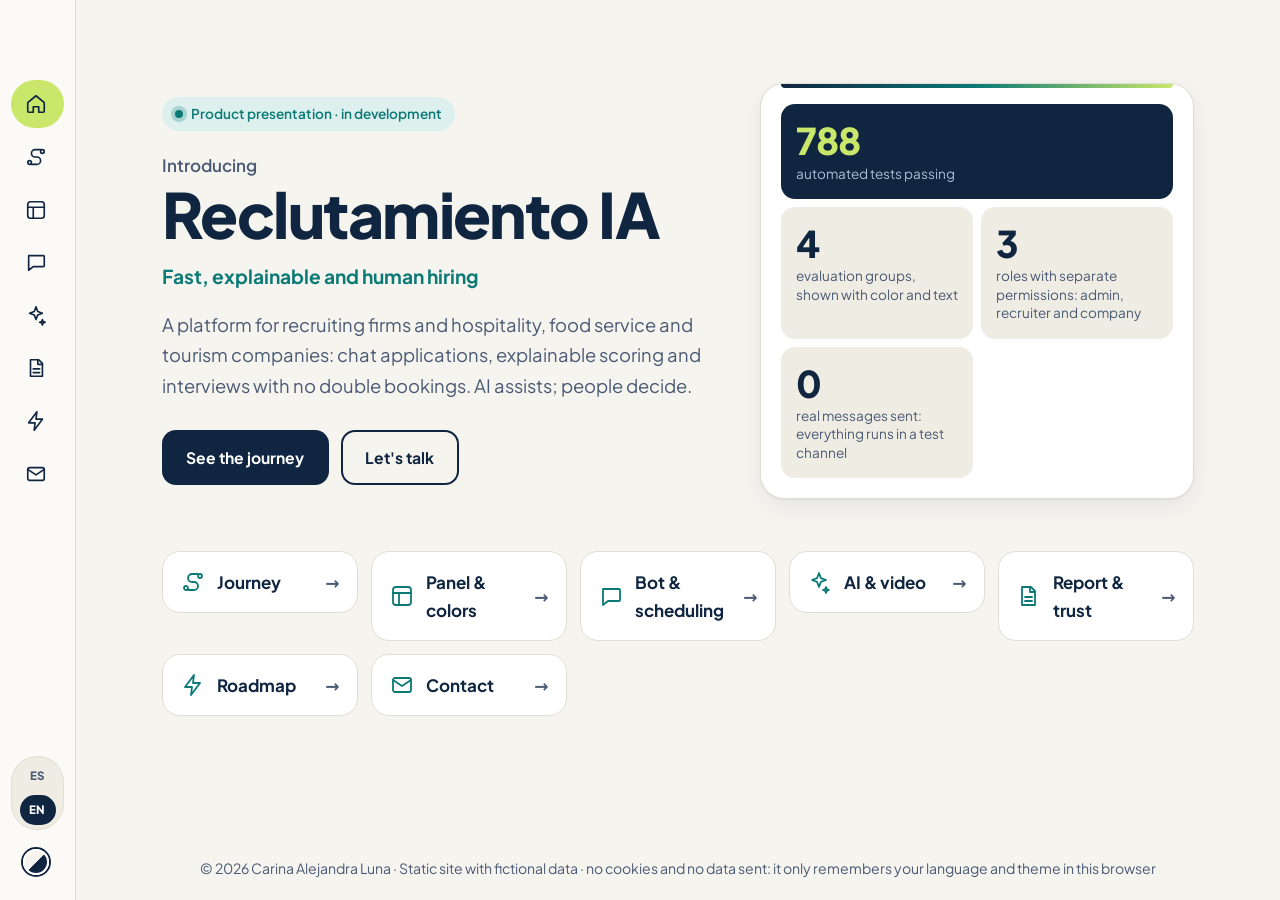
==== index.html @ 05c5b737 "Presentación del producto Reclutamiento IA: sitio estático en español e inglés" ====
<!doctype html>
<html lang="es" data-theme="light">
<head>
  <meta charset="utf-8">
  <meta name="viewport" content="width=device-width, initial-scale=1">
  <title>Reclutamiento IA — selección ágil, explicable y humana</title>
  <meta name="description" content="Reclutamiento IA: postulación por chat, evaluación explicable, informes para el cliente y agenda de entrevistas para gastronomía, hotelería y turismo.">
  <meta name="robots" content="noindex, nofollow">
  <meta name="referrer" content="no-referrer">
  <meta name="theme-color" content="#0F2540">
  <meta property="og:type" content="website">
  <meta property="og:title" content="Reclutamiento IA">
  <meta property="og:description" content="Selección ágil, explicable y humana.">
  <script>/* tema inicial antes de pintar: el guardado por la persona o, la primera vez, claro */
    try { var t = localStorage.getItem("ri-theme"); document.documentElement.setAttribute("data-theme", ["light", "dark", "rose", "cream"].indexOf(t) > -1 ? t : "light"); } catch (e) {}
  </script>
  <link rel="icon" href="data:image/svg+xml,%3Csvg xmlns='http://www.w3.org/2000/svg' viewBox='0 0 64 64'%3E%3Crect width='64' height='64' rx='14' fill='%230F2540'/%3E%3Ctext x='32' y='43' font-family='Georgia,serif' font-size='30' font-weight='700' text-anchor='middle' fill='%23C9E86B'%3ERI%3C/text%3E%3C/svg%3E">
  <link rel="preload" href="assets/fonts/pjs-latin.woff2" as="font" type="font/woff2" crossorigin>
  <link rel="stylesheet" href="styles.css">
  <link rel="stylesheet" href="producto.css">
</head>
<body>
  <a class="skip" href="#main" data-i18n="ui.skip">Ir al contenido</a>

  <div class="app" id="app">
    <!-- ═════════ BARRA LATERAL ═════════ -->
    <aside class="rail" id="rail" aria-label="Navegación">
      <div class="rail-top">
        <button type="button" class="rail-toggle" id="railToggle" aria-expanded="false" aria-controls="rail" aria-label="Menú" data-i18n-attr="aria-label:ui.menu">
          <svg viewBox="0 0 24 24" width="22" height="22" fill="none" stroke="currentColor" stroke-width="2" stroke-linecap="round" aria-hidden="true"><path d="M4 7h16M4 12h16M4 17h16"/></svg>
        </button>
        <a class="rail-brand" href="#home" aria-label="Reclutamiento IA"><span class="brand-mark" aria-hidden="true">RI</span><span class="rl-label">Reclutamiento IA</span></a>
      </div>

      <nav class="rail-nav" id="nav" aria-label="Principal">
        <a class="rail-link" href="#home" data-view="home">
          <svg viewBox="0 0 24 24" aria-hidden="true"><path d="M3 10.5 12 3l9 7.5V20a1 1 0 0 1-1 1h-5v-6H9v6H4a1 1 0 0 1-1-1z"/></svg>
          <span class="rl-label" data-i18n="nav.home">Inicio</span>
        </a>
        <a class="rail-link" href="#journey" data-view="journey">
          <svg viewBox="0 0 24 24" aria-hidden="true"><circle cx="5" cy="18" r="2"/><circle cx="19" cy="6" r="2"/><path d="M7 18h6a4 4 0 0 0 0-8h-2a4 4 0 0 1 0-8h6" transform="translate(0 2)"/></svg>
          <span class="rl-label" data-i18n="nav.journey">Recorrido</span>
        </a>
        <a class="rail-link" href="#panel" data-view="panel">
          <svg viewBox="0 0 24 24" aria-hidden="true"><rect x="3" y="3" width="18" height="18" rx="3"/><path d="M3 9h18M9 21V9"/></svg>
          <span class="rl-label" data-i18n="nav.panel">Panel y colores</span>
        </a>
        <a class="rail-link" href="#bot" data-view="bot">
          <svg viewBox="0 0 24 24" aria-hidden="true"><path d="M4 5h16a1 1 0 0 1 1 1v10a1 1 0 0 1-1 1H9l-5 4V6a1 1 0 0 1 1-1z"/></svg>
          <span class="rl-label" data-i18n="nav.bot">Bot y agenda</span>
        </a>
        <a class="rail-link" href="#ai" data-view="ai">
          <svg viewBox="0 0 24 24" aria-hidden="true"><path d="M12 3l1.9 5.1L19 10l-5.1 1.9L12 17l-1.9-5.1L5 10l5.1-1.9z"/><path d="M19 17l.8 2.2L22 20l-2.2.8L19 23l-.8-2.2L16 20l2.2-.8z"/></svg>
          <span class="rl-label" data-i18n="nav.ai">IA y video</span>
        </a>
        <a class="rail-link" href="#report" data-view="report">
          <svg viewBox="0 0 24 24" aria-hidden="true"><path d="M6 3h9l4 4v14H6z"/><path d="M14 3v5h5M9 13h7M9 17h7"/></svg>
          <span class="rl-label" data-i18n="nav.report">Informe y confianza</span>
        </a>
        <a class="rail-link" href="#roadmap" data-view="roadmap">
          <svg viewBox="0 0 24 24" aria-hidden="true"><path d="M13 2 4 14h7l-1 8 9-12h-7z"/></svg>
          <span class="rl-label" data-i18n="nav.roadmap">Hoja de ruta</span>
        </a>
        <a class="rail-link" href="#contact" data-view="contact">
          <svg viewBox="0 0 24 24" aria-hidden="true"><rect x="3" y="5" width="18" height="14" rx="2"/><path d="m3 7 9 6 9-6"/></svg>
          <span class="rl-label" data-i18n="nav.contact">Contacto</span>
        </a>
      </nav>

      <div class="rail-bottom">
        <div class="lang" role="group" aria-label="Idioma" id="langSwitch">
          <button type="button" data-lang="es" aria-pressed="true">ES</button>
          <button type="button" data-lang="en" aria-pressed="false">EN</button>
        </div>
        <button type="button" class="rail-link rail-theme" id="themeBtn" aria-label="Cambiar tema">
          <span class="sw sw-light" id="themeDot" aria-hidden="true"></span>
        </button>
      </div>
    </aside>
    <div class="scrim" id="scrim" hidden></div>

    <!-- ═════════ CONTENIDO ═════════ -->
    <div class="stage">
      <header class="topbar">
        <button type="button" class="rail-toggle" id="railOpen" aria-label="Menú" data-i18n-attr="aria-label:ui.menu">
          <svg viewBox="0 0 24 24" width="22" height="22" fill="none" stroke="currentColor" stroke-width="2" stroke-linecap="round" aria-hidden="true"><path d="M4 7h16M4 12h16M4 17h16"/></svg>
        </button>
        <span class="brand-mark" aria-hidden="true">RI</span>
        <strong class="topbar-title">Reclutamiento IA</strong>
      </header>

      <main id="main" tabindex="-1">

        <!-- INICIO -->
        <section class="view" id="view-home" data-view="home" aria-labelledby="heroName">
          <div class="hero-grid">
            <div class="hero-copy">
              <p class="badge"><span class="dot" aria-hidden="true"></span><span data-i18n="hero.badge"></span></p>
              <p class="kicker" data-i18n="hero.kicker"></p>
              <h1 id="heroName">Reclutamiento IA</h1>
              <p class="role" data-i18n="hero.role"></p>
              <p class="tagline" data-i18n="hero.tagline"></p>
              <div class="cta-row">
                <a class="btn btn-primary" href="#journey" data-i18n="hero.cta1"></a>
                <a class="btn btn-ghost" href="#contact" data-i18n="hero.cta2"></a>
              </div>
            </div>
            <aside class="hero-card" aria-label="Indicadores">
              <ul class="stats" id="stats"></ul>
            </aside>
          </div>
          <ul class="tiles-nav" id="tilesNav" aria-label="Secciones"></ul>
        </section>

        <!-- RECORRIDO -->
        <section class="view" id="view-journey" data-view="journey" aria-labelledby="journeyTitle" hidden>
          <h2 class="section-title" id="journeyTitle" data-i18n="journey.title"></h2>
          <p class="section-intro" data-i18n="journey.intro"></p>
          <h3 class="subtitle" data-i18n="journey.problemTitle"></h3>
          <div class="project-grid" id="problemGrid"></div>
          <h3 class="subtitle" data-i18n="journey.solutionTitle"></h3>
          <div class="project-grid" id="stepGrid"></div>
          <p class="note" data-i18n="journey.note"></p>
        </section>

        <!-- PANEL Y COLORES -->
        <section class="view" id="view-panel" data-view="panel" aria-labelledby="panelTitle" hidden>
          <h2 class="section-title" id="panelTitle" data-i18n="panel.title"></h2>
          <p class="section-intro" data-i18n="panel.intro"></p>
          <p class="tag tag-maqueta" data-i18n="panel.tag"></p>
          <div class="mock" role="img" id="panelMock"></div>
          <h3 class="subtitle" data-i18n="panel.scaleTitle"></h3>
          <div class="scale-grid" id="scaleGrid"></div>
          <ul class="principles" id="principles"></ul>
        </section>

        <!-- BOT Y AGENDA -->
        <section class="view" id="view-bot" data-view="bot" aria-labelledby="botTitle" hidden>
          <h2 class="section-title" id="botTitle" data-i18n="bot.title"></h2>
          <p class="section-intro" data-i18n="bot.intro"></p>
          <p class="tag tag-hoy" data-i18n="bot.tag"></p>
          <div class="split">
            <div class="phone-mock" id="chatMock" role="img"></div>
            <ul class="points" id="botPoints"></ul>
          </div>
          <p class="note" data-i18n="bot.note"></p>
        </section>

        <!-- IA Y VIDEO -->
        <section class="view" id="view-ai" data-view="ai" aria-labelledby="aiTitle" hidden>
          <h2 class="section-title" id="aiTitle" data-i18n="ai.title"></h2>
          <p class="section-intro" data-i18n="ai.intro"></p>
          <div class="tabs" role="tablist" id="aiTabs">
            <button type="button" role="tab" class="tab" id="atab-ai" aria-controls="apanel-ai" aria-selected="true" data-tab="ai"></button>
            <button type="button" role="tab" class="tab" id="atab-video" aria-controls="apanel-video" aria-selected="false" data-tab="video"></button>
          </div>
          <div class="panel" id="apanel-ai" role="tabpanel" aria-labelledby="atab-ai">
            <p class="tag tag-ruta" data-i18n="ai.tag"></p>
            <div class="project-grid" id="aiGrid"></div>
            <div class="rules" id="aiRules"></div>
          </div>
          <div class="panel" id="apanel-video" role="tabpanel" aria-labelledby="atab-video" hidden>
            <p class="tag tag-ruta" data-i18n="video.tag"></p>
            <div class="split">
              <div class="phone-mock" id="videoMock" role="img"></div>
              <div>
                <ol class="steps" id="videoSteps"></ol>
                <div class="rules" id="videoRules"></div>
              </div>
            </div>
          </div>
        </section>

        <!-- INFORME Y CONFIANZA -->
        <section class="view" id="view-report" data-view="report" aria-labelledby="reportTitle" hidden>
          <h2 class="section-title" id="reportTitle" data-i18n="report.title"></h2>
          <p class="section-intro" data-i18n="report.intro"></p>
          <p class="tag tag-hoy" data-i18n="report.tag"></p>
          <div class="split">
            <div class="report-mock" id="reportMock" role="img"></div>
            <ul class="points" id="reportPoints"></ul>
          </div>
          <h3 class="subtitle" data-i18n="trust.title"></h3>
          <div class="project-grid" id="trustGrid"></div>
          <p class="note" data-i18n="trust.note"></p>
        </section>

        <!-- HOJA DE RUTA -->
        <section class="view" id="view-roadmap" data-view="roadmap" aria-labelledby="roadmapTitle" hidden>
          <div class="dark-panel">
            <h2 class="section-title on-dark" id="roadmapTitle" data-i18n="roadmap.title"></h2>
            <p class="section-intro on-dark" data-i18n="roadmap.intro"></p>
            <div class="next-grid" id="phaseGrid"></div>
          </div>
          <h3 class="subtitle" data-i18n="plans.title"></h3>
          <p class="section-intro" data-i18n="plans.intro"></p>
          <div class="project-grid" id="planGrid"></div>
        </section>

        <!-- CONTACTO -->
        <section class="view" id="view-contact" data-view="contact" aria-labelledby="contactTitle" hidden>
          <div class="dark-panel contact-panel">
            <h2 class="section-title on-dark" id="contactTitle" data-i18n="contact.title"></h2>
            <p class="contact-lead" data-i18n="contact.lead"></p>
            <p class="mail-line"><span class="mail-text" id="mailText"></span><button type="button" class="copy-btn" id="copyMail" data-i18n="ui.copy">Copiar</button></p>
            <div class="cta-row">
              <a class="btn btn-accent" id="mailLink" href="#" data-i18n="contact.email"></a>
              <a class="btn btn-outline" id="inLink" href="#" target="_blank" rel="noopener" data-i18n="contact.linkedin"></a>
              <a class="btn btn-outline" id="ghLink" href="#" target="_blank" rel="noopener" data-i18n="contact.github"></a>
            </div>
          </div>
        </section>
      </main>

      <footer class="site-footer">
        <p>© <span id="year"></span> Carina Alejandra Luna · <span data-i18n="footer"></span></p>
      </footer>
    </div>
  </div>

  <button type="button" class="to-top" id="toTop" aria-label="Volver arriba" data-i18n-attr="aria-label:ui.top" hidden>
    <svg viewBox="0 0 24 24" width="22" height="22" fill="none" stroke="currentColor" stroke-width="2.4" stroke-linecap="round" stroke-linejoin="round" aria-hidden="true"><path d="M12 19V5M5 12l7-7 7 7"/></svg>
  </button>

  <noscript><p style="padding:1rem;text-align:center">Reclutamiento IA — presentación del producto. Esta página necesita JavaScript.</p></noscript>

  <script>/* si un archivo del sitio no carga (falla pasajera de la red), se reintenta una sola vez */
    window.addEventListener("error", function (e) {
      try { if (e.target && e.target.tagName === "SCRIPT" && !sessionStorage.getItem("ri-reintento")) { sessionStorage.setItem("ri-reintento", "1"); setTimeout(function () { location.reload(); }, 1200); } } catch (x) {}
    }, true);
  </script>
  <script src="content.js"></script>
  <script src="app.js"></script>
</body>
</html>
---- styles.css ----
/* ============================================================
   Paleta "Navy · Teal · Lima"
   - Navy  #0F2540  → confianza, auditoría, seriedad (el mismo azul del CV)
   - Teal  #0B7A76  → tecnología, seguridad, datos
   - Lima  #C9E86B  → frescura, UX/UI, llamadas a la acción y "próximamente"
   - Papel #F6F4EF  → fondo cálido que descansa la vista
   ============================================================ */

/* Tipografía alojada en el propio sitio (Plus Jakarta Sans, licencia OFL): no se pide nada a Google */
@font-face { font-family: "Plus Jakarta Sans"; font-style: normal; font-weight: 400 800; font-display: swap;
  src: url("assets/fonts/pjs-latin-ext.woff2") format("woff2");
  unicode-range: U+0100-02BA, U+02BD-02C5, U+02C7-02CC, U+02CE-02D7, U+02DD-02FF, U+0304, U+0308, U+0329, U+1D00-1DBF, U+1E00-1E9F, U+1EF2-1EFF, U+2020, U+20A0-20AB, U+20AD-20C4, U+2113, U+2C60-2C7F, U+A720-A7FF; }
@font-face { font-family: "Plus Jakarta Sans"; font-style: normal; font-weight: 400 800; font-display: swap;
  src: url("assets/fonts/pjs-latin.woff2") format("woff2");
  unicode-range: U+0000-00FF, U+0131, U+0152-0153, U+02BB-02BC, U+02C6, U+02DA, U+02DC, U+0304, U+0308, U+0329, U+2000-206F, U+20AC, U+2122, U+2191, U+2193, U+2212, U+2215, U+FEFF, U+FFFD; }

:root {
  --bg: #F6F4EF;
  --surface: #FFFFFF;
  --surface-2: #EFECE4;
  --ink: #0F2540;
  --muted: #4A5A74;
  --line: #E1DDD2;
  --navy: #0F2540;
  --teal: #0B7A76;
  --teal-soft: #DDF0EE;
  --lime: #C9E86B;
  --lime-soft: #EDF6CC;
  --btn-bg: #0F2540;
  --btn-ink: #FFFFFF;
  --rail-bg: #FBFAF7;
  --dark-band: #0F2540;
  --dark-ink: #EAF0F8;
  --dark-muted: #AEBDD3;
  --shadow: 0 1px 2px rgba(15, 37, 64, .06), 0 8px 24px rgba(15, 37, 64, .07);
  --radius: 16px;
  --rail-w: 76px;
  --font: "Plus Jakarta Sans", system-ui, -apple-system, "Segoe UI", Roboto, sans-serif;
  color-scheme: light;
}

@media (prefers-color-scheme: dark) {
  :root:not([data-theme="light"]):not([data-theme="rose"]):not([data-theme="cream"]) {
    --bg: #0A1424; --surface: #101F37; --surface-2: #0D1A2F; --ink: #EAF0F8; --muted: #9FB1CB; --line: #213450;
    --teal: #3CC4BC; --teal-soft: #0F3438; --lime-soft: #2B3514; --btn-bg: #C9E86B; --btn-ink: #0F2540;
    --rail-bg: #0C182B; --dark-band: #08111F;
    --shadow: 0 1px 2px rgba(0, 0, 0, .4), 0 8px 24px rgba(0, 0, 0, .35);
    color-scheme: dark;
  }
}
:root[data-theme="dark"] {
  --bg: #0A1424; --surface: #101F37; --surface-2: #0D1A2F; --ink: #EAF0F8; --muted: #9FB1CB; --line: #213450;
  --teal: #3CC4BC; --teal-soft: #0F3438; --lime-soft: #2B3514; --btn-bg: #C9E86B; --btn-ink: #0F2540;
  --rail-bg: #0C182B; --dark-band: #08111F;
  --shadow: 0 1px 2px rgba(0, 0, 0, .4), 0 8px 24px rgba(0, 0, 0, .35);
  color-scheme: dark;
}

*, *::before, *::after { box-sizing: border-box; }
html { scroll-behavior: smooth; }
body {
  margin: 0; font-family: var(--font); font-size: 1.0625rem; line-height: 1.65;
  color: var(--ink); background: var(--bg); -webkit-font-smoothing: antialiased;
}
img, svg, video { max-width: 100%; }
a { color: var(--teal); text-underline-offset: 3px; }
a:hover { text-decoration-thickness: 2px; }
h1, h2, h3, p, ul, ol, dl, dd, figure { margin: 0; }
ul, ol { padding: 0; list-style: none; }
button { font: inherit; }
:focus-visible { outline: 3px solid var(--lime); outline-offset: 3px; border-radius: 8px; }
[hidden] { display: none !important; }
.skip { position: absolute; left: -999px; top: 0; background: var(--lime); color: var(--navy); padding: .6rem 1rem; z-index: 200; }
.skip:focus { left: 1rem; top: 1rem; }

/* ═════════ Fondo: reel de eventos (muy tenue) ═════════ */
.bg-reel { position: fixed; inset: 0; z-index: 0; overflow: hidden; pointer-events: none; opacity: 0; transition: opacity 2s ease; }
.bg-reel.on { opacity: .07; }
:root[data-theme="dark"] .bg-reel.on { opacity: .11; }
@media (prefers-color-scheme: dark) { :root:not([data-theme="light"]):not([data-theme="rose"]):not([data-theme="cream"]) .bg-reel.on { opacity: .11; } }
.bg-reel video { width: 100%; height: 100%; object-fit: cover; filter: grayscale(.45) blur(3px); transform: scale(1.04); }
.bg-reel::after { content: ""; position: absolute; inset: 0; background: radial-gradient(ellipse at 60% 40%, transparent 0%, var(--bg) 95%); opacity: .55; }
@media (max-width: 860px), (prefers-reduced-motion: reduce) { .bg-reel { display: none; } }

/* ═════════ Estructura de la app ═════════ */
.app { position: relative; z-index: 1; display: grid; grid-template-columns: var(--rail-w) minmax(0, 1fr); min-height: 100vh; transition: grid-template-columns .25s ease; }
.app.expanded { --rail-w: 248px; }
.stage { min-width: 0; display: flex; flex-direction: column; min-height: 100vh; }
main { flex: 1; width: min(1120px, 100%); margin-inline: auto; padding: clamp(1.5rem, 4vw, 3.25rem) clamp(1rem, 3.5vw, 2.75rem) 2rem; outline: none; }
.site-footer { padding: 1.25rem clamp(1rem, 3.5vw, 2.75rem); font-size: .88rem; color: var(--muted); text-align: center; }
.topbar { display: none; }

/* ═════════ Barra lateral ═════════ */
.rail {
  position: sticky; top: 0; height: 100vh; z-index: 60; display: flex; flex-direction: column; gap: .5rem;
  padding: .9rem .7rem; background: var(--rail-bg); border-right: 1px solid var(--line); overflow: hidden auto;
}
.rail-top { display: flex; align-items: center; gap: .6rem; min-height: 48px; margin-bottom: .6rem; }
.rail-toggle {
  flex: none; display: grid; place-items: center; width: 48px; height: 48px; border-radius: 50%;
  border: 0; background: transparent; color: var(--ink); cursor: pointer;
}
.rail-toggle:hover { background: var(--surface-2); }
.rail-brand { display: flex; align-items: center; gap: .6rem; text-decoration: none; color: var(--ink); font-weight: 800; white-space: nowrap; }
.brand-mark {
  flex: none; display: grid; place-items: center; width: 36px; height: 36px; border-radius: 11px;
  background: var(--navy); color: var(--lime); font-weight: 800; font-size: .9rem; letter-spacing: .02em;
}
.rail-nav { display: flex; flex-direction: column; gap: .3rem; }
.rail-link {
  position: relative; display: flex; align-items: center; gap: 1rem; min-height: 48px; padding: 0 .85rem;
  border-radius: 24px; border: 0; background: transparent; color: var(--ink); text-decoration: none; cursor: pointer;
  font-weight: 600; font-size: .98rem; white-space: nowrap; text-align: left; width: 100%;
}
.rail-link svg { flex: none; width: 22px; height: 22px; fill: none; stroke: currentColor; stroke-width: 1.8; stroke-linecap: round; stroke-linejoin: round; }
.rail-link:hover { background: var(--surface-2); }
.rail-link[aria-current="page"] { background: var(--lime); color: var(--navy); font-weight: 800; }
.rl-label { overflow: hidden; opacity: 0; width: 0; transition: opacity .15s ease; }
.app.expanded .rl-label { opacity: 1; width: auto; }

/* tooltip cuando la barra está colapsada */
.app:not(.expanded) .rail-link::after {
  content: attr(data-tip); position: absolute; left: calc(100% + 14px); top: 50%; transform: translateY(-50%) translateX(-4px);
  padding: .35rem .7rem; border-radius: 8px; background: var(--navy); color: #fff; font-size: .82rem; font-weight: 700;
  opacity: 0; pointer-events: none; transition: opacity .15s ease, transform .15s ease; white-space: nowrap; z-index: 80;
}
.app:not(.expanded) .rail-link:hover::after, .app:not(.expanded) .rail-link:focus-visible::after { opacity: 1; transform: translateY(-50%); }

.rail-bottom { margin-top: auto; display: flex; flex-direction: column; gap: .5rem; align-items: stretch; }
.lang { display: flex; flex-direction: column; align-items: center; gap: 4px; padding: 4px; border-radius: 26px; background: var(--surface-2); border: 1px solid var(--line); }
.app.expanded .lang { flex-direction: row; justify-content: space-between; }
.lang button {
  width: 36px; height: 30px; display: grid; place-items: center; border: 0; background: transparent; color: var(--muted);
  font-size: .72rem; font-weight: 800; letter-spacing: .04em; border-radius: 999px; cursor: pointer;
}
.lang button:hover { color: var(--ink); }
.lang button[aria-pressed="true"] { background: var(--navy); color: #fff; }
:root[data-theme="dark"] .lang button[aria-pressed="true"] { background: var(--lime); color: var(--navy); }
@media (prefers-color-scheme: dark) { :root:not([data-theme="light"]):not([data-theme="rose"]):not([data-theme="cream"]) .lang button[aria-pressed="true"] { background: var(--lime); color: var(--navy); } }
.rail-avatar { display: block; align-self: center; width: 44px; height: 44px; margin-top: .25rem; border-radius: 50%; overflow: hidden; border: 2px solid var(--lime); }
.app.expanded .rail-avatar { align-self: flex-start; margin-left: .35rem; }
.rail-avatar img { width: 100%; height: 100%; object-fit: cover; object-position: 50% 25%; display: block; }
.scrim { position: fixed; inset: 0; background: rgba(6, 14, 28, .5); z-index: 55; }

/* ═════════ Vistas ═════════ */
.view.active { animation: viewIn .4s cubic-bezier(.2, .7, .2, 1); }
@keyframes viewIn { from { opacity: 0; transform: translateY(14px); } to { opacity: 1; transform: none; } }

/* ═════════ Botones ═════════ */
.btn {
  display: inline-flex; align-items: center; justify-content: center; gap: .5rem;
  font-weight: 700; font-size: .98rem; text-decoration: none; cursor: pointer;
  padding: .8rem 1.4rem; border-radius: 14px; border: 2px solid transparent;
  transition: transform .15s ease, box-shadow .15s ease, background .15s ease;
}
.btn:hover { transform: translateY(-2px); box-shadow: var(--shadow); text-decoration: none; }
.btn-primary { background: var(--btn-bg); color: var(--btn-ink); }
.btn-ghost { background: transparent; color: var(--ink); border-color: var(--ink); }
.btn-accent { background: var(--lime); color: var(--navy); }
.btn-outline { background: transparent; color: #fff; border-color: rgba(255,255,255,.45); }
.btn-outline:hover { background: rgba(255,255,255,.1); }
.cta-row { display: flex; flex-wrap: wrap; gap: .75rem; }

/* ═════════ Inicio ═════════ */
.hero-grid { display: grid; grid-template-columns: 1.25fr 1fr; gap: clamp(1.5rem, 5vw, 3.5rem); align-items: center; padding-top: clamp(.5rem, 3vw, 2rem); }
.hero-grid > * { min-width: 0; }
.badge {
  display: inline-flex; align-items: center; gap: .5rem; max-width: 100%; font-size: .85rem; font-weight: 600; color: var(--teal);
  background: var(--teal-soft); padding: .35rem .8rem; border-radius: 999px; margin-bottom: 1.25rem;
}
.dot { width: 8px; height: 8px; border-radius: 50%; background: var(--teal); box-shadow: 0 0 0 4px color-mix(in srgb, var(--teal) 25%, transparent); }
.kicker { font-weight: 600; color: var(--muted); margin-bottom: .15rem; }
h1 { font-size: clamp(2.3rem, 5.6vw, 3.9rem); line-height: 1.05; font-weight: 800; letter-spacing: -.025em; overflow-wrap: anywhere; }
.role { margin-top: .9rem; font-weight: 700; font-size: clamp(1rem, 2vw, 1.2rem); color: var(--teal); }
.tagline { margin: 1.1rem 0 1.8rem; max-width: 36rem; font-size: 1.15rem; color: var(--muted); }
.hero-card { position: relative; background: var(--surface); border: 1px solid var(--line); border-radius: 24px; padding: 1.25rem; box-shadow: var(--shadow); }
.hero-card::after {
  content: ""; position: absolute; left: 1.25rem; right: 1.25rem; top: 0; height: 4px; border-radius: 0 0 4px 4px;
  background: linear-gradient(90deg, var(--navy), var(--teal), var(--lime));
}
.stats { display: grid; grid-template-columns: 1fr 1fr; gap: .5rem; }
.stat { padding: 1rem .9rem; border-radius: 14px; background: var(--surface-2); }
.stat:first-child { grid-column: 1 / -1; background: var(--navy); color: #fff; }
:root[data-theme="dark"] .stat:first-child { background: var(--teal-soft); }
.stat strong { display: block; font-size: clamp(1.7rem, 3.2vw, 2.3rem); line-height: 1.1; font-weight: 800; letter-spacing: -.02em; }
.stat:first-child strong { color: var(--lime); }
.stat span { display: block; margin-top: .25rem; font-size: .85rem; line-height: 1.35; color: var(--muted); }
.stat:first-child span { color: var(--dark-muted); }

.tiles-nav { display: grid; grid-template-columns: repeat(auto-fit, minmax(170px, 1fr)); gap: .8rem; margin-top: clamp(2rem, 5vw, 3.25rem); }
.tile-link {
  display: flex; align-items: center; gap: .8rem; padding: 1rem 1.1rem; border-radius: 18px; text-decoration: none; color: var(--ink);
  background: var(--surface); border: 1px solid var(--line); font-weight: 700; transition: transform .18s ease, border-color .18s ease, background .18s ease;
}
.tile-link svg { flex: none; width: 24px; height: 24px; fill: none; stroke: var(--teal); stroke-width: 1.8; stroke-linecap: round; stroke-linejoin: round; }
.tile-link .arr { margin-left: auto; color: var(--muted); }
.tile-link:hover { transform: translateY(-3px); border-color: var(--teal); background: var(--lime-soft); }

/* ═════════ Títulos ═════════ */
.section-title { font-size: clamp(1.7rem, 3.4vw, 2.3rem); line-height: 1.15; font-weight: 800; letter-spacing: -.02em; margin-bottom: .6rem; }
.block-title { margin-top: clamp(2.25rem, 5vw, 3.5rem); }
.section-intro { color: var(--muted); max-width: 42rem; margin-bottom: 1.5rem; }
.eyebrow { font-size: .85rem; letter-spacing: .12em; text-transform: uppercase; font-weight: 800; color: var(--teal); margin-bottom: .6rem; }
.subtitle { font-size: 1.15rem; font-weight: 800; margin: 1.75rem 0 .9rem; }
.on-dark { color: var(--dark-ink); }
.section-intro.on-dark { color: var(--dark-muted); }

/* ═════════ Perfil ═════════ */
.about-grid { display: grid; grid-template-columns: 1fr 1.6fr; gap: clamp(1.5rem, 5vw, 3.5rem); }
.about-grid > * { min-width: 0; }
.lead { font-size: clamp(1.6rem, 3.2vw, 2.2rem); font-weight: 800; line-height: 1.15; letter-spacing: -.02em; overflow-wrap: anywhere; }
.about-body p + p { margin-top: 1rem; }
.about-body p { color: var(--muted); }
.facts { display: grid; grid-template-columns: 1fr 1fr; gap: .75rem; margin-top: 1.75rem; }
.facts div { background: var(--surface); border: 1px solid var(--line); border-radius: 12px; padding: .8rem 1rem; }
.facts dt { font-size: .75rem; letter-spacing: .08em; text-transform: uppercase; font-weight: 800; color: var(--teal); }
.facts dd { font-weight: 600; font-size: .95rem; margin-top: .15rem; }
.portrait { margin: 1.75rem 0 0; position: relative; max-width: 300px; }
.portrait::before { content: ""; position: absolute; inset: 14px -14px -14px 14px; border-radius: 28px; background: var(--lime); z-index: 0; }
.portrait::after { content: ""; position: absolute; width: 74px; height: 74px; border-radius: 50%; right: -28px; top: -22px; background: var(--teal); opacity: .9; z-index: 0; }
.portrait img { position: relative; z-index: 1; display: block; width: 100%; height: auto; border-radius: 26px; border: 3px solid var(--surface); box-shadow: var(--shadow); }

.skill-grid { display: grid; grid-template-columns: repeat(auto-fill, minmax(280px, 1fr)); gap: 1rem; margin-top: 1.25rem; }
.skill-card { background: var(--surface); border: 1px solid var(--line); border-radius: var(--radius); padding: 1.3rem; box-shadow: var(--shadow); border-top: 4px solid var(--teal); }
.skill-card:nth-child(3n+1) { border-top-color: var(--navy); }
.skill-card:nth-child(3n+3) { border-top-color: var(--lime); }
:root[data-theme="dark"] .skill-card:nth-child(3n+1) { border-top-color: var(--teal); }
.skill-card h3 { font-size: 1.05rem; font-weight: 800; margin-bottom: .8rem; }
.chips { display: flex; flex-wrap: wrap; gap: .4rem; }
.chip { font-size: .83rem; font-weight: 600; padding: .28rem .7rem; border-radius: 999px; background: var(--surface-2); border: 1px solid var(--line); color: var(--ink); }

/* ═════════ Experiencia + formación ═════════ */
.two-col { display: grid; grid-template-columns: 1.55fr 1fr; gap: clamp(1.5rem, 4vw, 3rem); align-items: start; }
.two-col > * { min-width: 0; }
.side-col { position: sticky; top: 1.5rem; }
.timeline { position: relative; margin-top: 1.5rem; padding-left: 1.75rem; }
.timeline::before { content: ""; position: absolute; left: 7px; top: 8px; bottom: 8px; width: 2px; background: linear-gradient(var(--teal), var(--line)); }
.job { position: relative; padding-bottom: 2rem; }
.job:last-child { padding-bottom: 0; }
.job::before { content: ""; position: absolute; left: -1.75rem; top: .55rem; width: 16px; height: 16px; border-radius: 50%; background: var(--bg); border: 3px solid var(--teal); }
.job.current::before { background: var(--lime); border-color: var(--navy); }
:root[data-theme="dark"] .job.current::before { border-color: var(--lime); }
.job-head { display: flex; flex-wrap: wrap; justify-content: space-between; gap: .25rem 1rem; align-items: baseline; }
.job h3 { font-size: 1.15rem; font-weight: 800; overflow-wrap: anywhere; }
.job .date { font-size: .85rem; font-weight: 700; color: var(--teal); white-space: nowrap; }
.job .org { color: var(--muted); font-weight: 600; margin-bottom: .6rem; }
.job ul { display: grid; gap: .45rem; }
.job li { position: relative; padding-left: 1.1rem; }
.job li::before { content: ""; position: absolute; left: 0; top: .72em; width: 6px; height: 6px; border-radius: 2px; background: var(--teal); }
.edu-list { display: grid; gap: .55rem; margin-top: 1.25rem; }
.edu-list li { display: flex; justify-content: space-between; gap: 1rem; align-items: baseline; padding: .75rem 1rem; background: var(--surface); border: 1px solid var(--line); border-radius: 12px; }
.edu-list b { font-weight: 700; display: block; font-size: .95rem; line-height: 1.35; }
.edu-list small { color: var(--muted); font-size: .82rem; }
.edu-list .when { font-size: .8rem; font-weight: 800; white-space: nowrap; color: var(--teal); }
.edu-list .when.live { background: var(--lime-soft); color: var(--ink); padding: .2rem .6rem; border-radius: 999px; }
.lang-list { display: grid; gap: .5rem; }
.lang-list li { display: flex; justify-content: space-between; gap: 1rem; padding: .75rem 1rem; background: var(--surface); border: 1px solid var(--line); border-radius: 12px; font-weight: 700; }
.lang-list span { color: var(--muted); font-weight: 600; font-size: .92rem; }

/* ═════════ Filtros y tarjetas ═════════ */
.filters { display: flex; flex-wrap: wrap; gap: .5rem; margin-bottom: 1.25rem; }
.filter { font-weight: 700; font-size: .9rem; cursor: pointer; padding: .45rem 1rem; border-radius: 999px; border: 1px solid var(--line); background: var(--surface); color: var(--ink); }
.filter:hover { border-color: var(--teal); }
.filter[aria-pressed="true"] { background: var(--navy); color: #fff; border-color: var(--navy); }
:root[data-theme="dark"] .filter[aria-pressed="true"] { background: var(--lime); color: var(--navy); border-color: var(--lime); }
@media (prefers-color-scheme: dark) { :root:not([data-theme="light"]):not([data-theme="rose"]):not([data-theme="cream"]) .filter[aria-pressed="true"] { background: var(--lime); color: var(--navy); border-color: var(--lime); } }
.project-grid, .comm-grid { display: grid; grid-template-columns: repeat(auto-fill, minmax(290px, 1fr)); gap: 1.1rem; }
.card {
  background: var(--surface); border: 1px solid var(--line); border-radius: var(--radius); padding: 1.35rem;
  display: flex; flex-direction: column; gap: .7rem; box-shadow: var(--shadow); transition: transform .18s ease, border-color .18s ease;
}
.card:hover { transform: translateY(-3px); border-color: var(--teal); }
.card.featured { background: linear-gradient(160deg, var(--surface) 40%, var(--teal-soft)); border-color: color-mix(in srgb, var(--teal) 45%, var(--line)); }
.card h3 { font-size: 1.1rem; font-weight: 800; line-height: 1.25; overflow-wrap: anywhere; }
.card .meta { font-size: .8rem; font-weight: 700; color: var(--teal); }
.card p { color: var(--muted); font-size: .96rem; }
.card .chips { margin-top: auto; padding-top: .4rem; }
.comm-top { display: flex; gap: .9rem; align-items: center; }
.comm-badge { flex: none; display: grid; place-items: center; width: 48px; height: 48px; border-radius: 14px; font-weight: 800; font-size: .95rem; color: #fff; background: var(--navy); }
.comm-badge.t-community { background: var(--teal); }
.comm-badge.t-course { background: var(--lime); color: var(--navy); }
.comm-badge.t-project { background: var(--surface-2); color: var(--ink); border: 1px solid var(--line); }
:root[data-theme="dark"] .comm-badge:not(.t-course):not(.t-project):not(.t-community):not(.has-logo) { background: var(--teal-soft); color: var(--teal); }
.comm-badge.has-logo { background: var(--surface-2); border: 1px solid var(--line); overflow: hidden; padding: 0; }
.comm-badge.has-logo img { width: 100%; height: 100%; object-fit: contain; padding: 3px; display: block; }
.comm-role { color: var(--ink); font-size: .95rem; }
.comm-role b { font-weight: 800; }

/* ═════════ Comunidades: pestañas internas ═════════ */
.tabs { display: inline-flex; gap: 4px; padding: 4px; border-radius: 999px; background: var(--surface-2); border: 1px solid var(--line); margin-bottom: 1.5rem; max-width: 100%; overflow-x: auto; }
.tab { border: 0; background: transparent; color: var(--muted); font-weight: 800; font-size: .92rem; padding: .6rem 1.2rem; border-radius: 999px; cursor: pointer; white-space: nowrap; }
.tab:hover { color: var(--ink); }
.tab[aria-selected="true"] { background: var(--navy); color: #fff; box-shadow: var(--shadow); }
:root[data-theme="dark"] .tab[aria-selected="true"] { background: var(--lime); color: var(--navy); }
@media (prefers-color-scheme: dark) { :root:not([data-theme="light"]):not([data-theme="rose"]):not([data-theme="cream"]) .tab[aria-selected="true"] { background: var(--lime); color: var(--navy); } }
.panel { animation: viewIn .35s ease; }

.photos-layout { display: grid; grid-template-columns: 250px minmax(0, 1fr); gap: clamp(1.25rem, 3vw, 2rem); align-items: start; }
.reel { position: sticky; top: 1.5rem; text-align: center; }
.phone { position: relative; border-radius: 38px; padding: 9px; background: var(--navy); box-shadow: var(--shadow), 0 0 0 2px color-mix(in srgb, var(--lime) 55%, transparent); transform: rotate(-2deg); transition: transform .35s ease; }
.reel:hover .phone { transform: rotate(0deg); }
.phone::before { content: ""; position: absolute; top: 17px; left: 50%; width: 64px; height: 6px; margin-left: -32px; border-radius: 6px; background: rgba(255,255,255,.28); z-index: 2; }
.phone video { display: block; width: 100%; aspect-ratio: 9 / 16; object-fit: cover; border-radius: 30px; background: #000; }
.reel-btn { position: absolute; left: 50%; bottom: 20px; transform: translateX(-50%); width: 50px; height: 50px; border-radius: 50%; border: 0; cursor: pointer; background: var(--lime); color: var(--navy); display: grid; place-items: center; box-shadow: 0 6px 18px rgba(0,0,0,.35); transition: opacity .2s ease; }
.reel-btn .i-pause { display: none; }
.reel.playing .reel-btn { opacity: 0; }
.reel.playing .reel-btn .i-play { display: none; }
.reel.playing .reel-btn .i-pause { display: block; }
.reel.playing:hover .reel-btn, .reel-btn:focus-visible { opacity: 1; }
.reel figcaption { margin-top: 1rem; font-weight: 800; font-size: .88rem; letter-spacing: .04em; color: var(--muted); }

.photo-grid { display: grid; grid-template-columns: repeat(auto-fill, minmax(170px, 1fr)); grid-auto-flow: dense; gap: 12px; }
.tile { margin: 0; }
.tile.wide { grid-column: span 2; }
.tile-btn { position: relative; display: block; width: 100%; aspect-ratio: 4 / 5; padding: 0; border: 0; cursor: zoom-in; overflow: hidden; border-radius: 18px; background: var(--surface-2); box-shadow: var(--shadow); }
.tile.wide .tile-btn { aspect-ratio: 8 / 5; }
.tile-btn img { display: block; width: 100%; height: 100%; object-fit: cover; transition: transform .5s ease; }
.tile-btn:hover img { transform: scale(1.06); }
.tile-btn::after { content: ""; position: absolute; inset: 0; border-radius: inherit; box-shadow: inset 0 0 0 0 var(--lime); transition: box-shadow .2s ease; pointer-events: none; }
.tile-btn:hover::after, .tile-btn:focus-visible::after { box-shadow: inset 0 0 0 4px var(--lime); }
.tile-cap { position: absolute; left: 10px; bottom: 10px; max-width: calc(100% - 20px); padding: .25rem .65rem; border-radius: 999px; background: var(--lime); color: var(--navy); font-weight: 800; font-size: .72rem; letter-spacing: .02em; overflow: hidden; text-overflow: ellipsis; white-space: nowrap; }
.empty { color: var(--muted); }

/* carrusel de eventos */
.carousel { position: relative; margin-bottom: 1.75rem; }
.car-track { display: flex; gap: 1rem; overflow-x: auto; scroll-snap-type: x mandatory; scrollbar-width: none; padding-block: .25rem; border-radius: var(--radius); justify-content: safe center; align-items: flex-start; }
.car-track::-webkit-scrollbar { display: none; }
.slide { flex: 0 0 min(100%, 380px); margin: 0; scroll-snap-align: center; background: var(--surface); border: 1px solid var(--line); border-radius: var(--radius); overflow: hidden; box-shadow: var(--shadow); }
.slide img { display: block; width: 100%; height: auto; max-height: 62vh; object-fit: contain; background: var(--surface-2); }
.slide figcaption { padding: .75rem 1rem; font-weight: 700; font-size: .9rem; border-top: 1px solid var(--line); }
.slide figcaption span { font-weight: 500; color: var(--muted); }
.car-btn { position: absolute; top: 45%; transform: translateY(-50%); z-index: 2; width: 44px; height: 44px; border-radius: 50%; display: grid; place-items: center; cursor: pointer; border: 1px solid var(--line); background: var(--surface); color: var(--ink); box-shadow: var(--shadow); }
.car-btn:hover { background: var(--lime); color: var(--navy); border-color: var(--lime); }
.car-btn.prev { left: -.5rem; }
.car-btn.next { right: -.5rem; }
.car-dots { display: flex; justify-content: center; gap: .5rem; margin-top: 1rem; }
.dot-btn { width: 10px; height: 10px; padding: 0; border-radius: 50%; border: 0; background: var(--line); cursor: pointer; }
.dot-btn[aria-selected="true"] { background: var(--teal); width: 26px; border-radius: 6px; }

/* ═════════ Paneles oscuros (Próximamente / Contacto) ═════════ */
.dark-panel { position: relative; overflow: hidden; background: var(--dark-band); color: var(--dark-ink); border-radius: 28px; padding: clamp(1.5rem, 4vw, 3rem); }
.dark-panel::before { content: ""; position: absolute; inset: auto -10% -40% auto; width: 520px; height: 520px; border-radius: 50%; background: radial-gradient(closest-side, rgba(201, 232, 107, .16), transparent); pointer-events: none; }
.dark-panel > * { position: relative; }
.next-grid { display: grid; grid-template-columns: repeat(auto-fill, minmax(260px, 1fr)); gap: 1rem; }
.next-card { background: rgba(255, 255, 255, .05); border: 1px dashed rgba(255, 255, 255, .28); border-radius: var(--radius); padding: 1.3rem; display: flex; flex-direction: column; gap: .7rem; transition: background .18s ease, border-color .18s ease; }
.next-card:hover { background: rgba(255, 255, 255, .09); border-color: var(--lime); }
.next-card h3 { font-size: 1.08rem; font-weight: 800; color: #fff; }
.next-card p { color: var(--dark-muted); font-size: .95rem; }
.status { align-self: flex-start; font-size: .74rem; font-weight: 800; letter-spacing: .06em; text-transform: uppercase; padding: .25rem .65rem; border-radius: 999px; }
.status.idea { background: rgba(255,255,255,.12); color: #fff; }
.status.design { background: var(--lime); color: var(--navy); }
.status.building { background: #3CC4BC; color: #06232A; }
.next-card .chip { background: transparent; border-color: rgba(255,255,255,.25); color: var(--dark-ink); }
.next-card .chips { margin-top: auto; padding-top: .3rem; }
.next-cta { margin-top: 1.5rem; }
.next-cta a { color: var(--lime); font-weight: 800; }
.contact-panel { text-align: center; padding-block: clamp(2.5rem, 7vw, 4.5rem); }
.contact-panel .cta-row { justify-content: center; }
.contact-lead { color: var(--dark-muted); font-size: 1.15rem; margin: .5rem auto 2rem; max-width: 36rem; }
.fine { margin-top: 1.5rem; font-size: .85rem; color: var(--dark-muted); }

/* ═════════ Visor ampliado ═════════ */
.lightbox { border: 0; padding: 0; background: transparent; max-width: 100vw; max-height: 100vh; width: 100%; height: 100%; color: #fff; }
.lightbox::backdrop { background: rgba(6, 14, 28, .92); backdrop-filter: blur(6px); }
.lightbox[open] { display: grid; place-items: center; }
.lightbox figure { display: grid; justify-items: center; gap: .75rem; max-width: min(92vw, 900px); }
.lightbox img { max-width: 100%; max-height: 82vh; width: auto; height: auto; border-radius: 16px; box-shadow: 0 20px 60px rgba(0,0,0,.5); }
.lightbox figcaption { font-weight: 700; font-size: .92rem; color: #D5DFEE; }
.lb-close, .lb-nav { position: absolute; width: 46px; height: 46px; border-radius: 50%; border: 0; cursor: pointer; font-size: 1.9rem; line-height: 1; background: rgba(255,255,255,.14); color: #fff; display: grid; place-items: center; }
.lb-close { top: 18px; right: 18px; }
.lb-nav { top: 50%; transform: translateY(-50%); }
.lb-nav.prev { left: 14px; }
.lb-nav.next { right: 14px; }
.lb-close:hover, .lb-nav:hover { background: var(--lime); color: var(--navy); }

/* ═════════ Animaciones ═════════ */
.reveal { opacity: 0; transform: translateY(14px); transition: opacity .6s ease, transform .6s ease; }
.reveal.in { opacity: 1; transform: none; }
@media (prefers-reduced-motion: reduce) {
  html { scroll-behavior: auto; }
  .reveal { opacity: 1; transform: none; transition: none; }
  .view.active, .panel { animation: none; }
  .btn, .card, .next-card, .app { transition: none; }
}

/* ═════════ Responsive ═════════ */
@media (max-width: 1040px) {
  .two-col { grid-template-columns: 1fr; }
  .side-col { position: static; }
  .about-grid, .hero-grid { grid-template-columns: 1fr; }
}
@media (max-width: 860px) {
  .app, .app.expanded { grid-template-columns: minmax(0, 1fr); }
  .topbar { display: flex; align-items: center; gap: .6rem; position: sticky; top: 0; z-index: 40; padding: .5rem .75rem; background: color-mix(in srgb, var(--bg) 90%, transparent); backdrop-filter: blur(12px); border-bottom: 1px solid var(--line); }
  .rail { position: fixed; left: 0; top: 0; width: 272px; max-width: 86vw; transform: translateX(-102%); transition: transform .25s ease; box-shadow: 0 0 40px rgba(0,0,0,.25); }
  .app.drawer .rail { transform: none; }
  .rail .rl-label { opacity: 1; width: auto; }
  .rail .lang { flex-direction: row; justify-content: space-between; }
  .rail .rail-avatar { align-self: flex-start; margin-left: .35rem; }
  .app:not(.expanded) .rail-link::after { display: none; }
  .rail .rail-toggle { display: none; }
  .photos-layout { grid-template-columns: 1fr; }
  .reel { position: static; max-width: 230px; margin-inline: auto; }
}
@media (max-width: 560px) {
  body { font-size: 1rem; }
  .facts { grid-template-columns: 1fr; }
  .photo-grid { grid-template-columns: repeat(2, 1fr); gap: 8px; }
  .tile.wide { grid-column: span 2; }
  .cta-row .btn { flex: 1 1 100%; }
  .edu-list li { flex-direction: column; gap: .2rem; }
  .portrait { max-width: 240px; margin-left: 14px; }
  .car-btn.prev { left: .25rem; }
  .car-btn.next { right: .25rem; }
  .tabs { display: flex; }
  .tab { flex: 1; padding-inline: .6rem; }
}

/* la marca solo se muestra cuando la barra está expandida (o en el cajón móvil) */
.app:not(.expanded) .rail-brand { display: none; }
@media (max-width: 860px) { .rail .rail-brand { display: flex; } }

/* correo visible + copiar */
.mail-line { display: flex; flex-wrap: wrap; align-items: center; justify-content: center; gap: .6rem; margin: 0 auto 1.5rem; }
.mail-text { font-weight: 800; font-size: clamp(1.05rem, 3vw, 1.35rem); color: #fff; user-select: all; overflow-wrap: anywhere; }
.copy-btn { border: 1px solid rgba(255,255,255,.45); background: transparent; color: #fff; font-weight: 700; font-size: .85rem; padding: .35rem .9rem; border-radius: 999px; cursor: pointer; }
.copy-btn:hover { background: var(--lime); color: var(--navy); border-color: var(--lime); }

/* ═════════ Política de privacidad ═════════ */
.policy { max-width: 760px; }
.policy-updated { font-size: .88rem; font-weight: 700; color: var(--teal); margin-bottom: 1rem; }
.policy-intro { font-size: 1.12rem; font-weight: 600; padding: 1.1rem 1.25rem; border-radius: 16px; background: var(--lime-soft); border: 1px solid color-mix(in srgb, var(--lime) 60%, var(--line)); margin-bottom: 1.75rem; }
.policy h3 { font-size: 1.12rem; font-weight: 800; margin: 1.75rem 0 .5rem; }
.policy p { color: var(--muted); }
.policy p + p { margin-top: .75rem; }
.policy ul { margin: .75rem 0 0; display: grid; gap: .4rem; }
.policy li { position: relative; padding-left: 1.2rem; color: var(--muted); }
.policy li::before { content: ""; position: absolute; left: 0; top: .72em; width: 6px; height: 6px; border-radius: 2px; background: var(--teal); }
.site-footer a { font-weight: 700; }

/* ═════════ Flecha para volver arriba ═════════ */
.to-top {
  position: fixed; right: max(1rem, env(safe-area-inset-right, 0px)); bottom: max(1rem, env(safe-area-inset-bottom, 0px)); z-index: 70;
  width: 48px; height: 48px; border-radius: 50%; border: 0; cursor: pointer; display: grid; place-items: center;
  background: var(--lime); color: var(--navy); box-shadow: 0 6px 20px rgba(15, 37, 64, .28);
  opacity: 0; transform: translateY(12px); transition: opacity .25s ease, transform .25s ease, background .15s ease;
}
.to-top.show { opacity: 1; transform: none; }
.to-top:hover { background: var(--navy); color: var(--lime); }
:root[data-theme="dark"] .to-top:hover { background: var(--teal); color: #fff; }
@media (prefers-reduced-motion: reduce) { .to-top { transition: none; } }

/* ═════════ Temas: rosa pastel y crema (se eligen desde la barra lateral) ═════════ */
:root[data-theme="rose"] {
  --bg: #FFF1F5; --surface: #FFFBFC; --surface-2: #FCE3EC; --ink: #4A1B33; --muted: #7A4F66; --line: #F4CFDD;
  --navy: #5C2144; --teal: #B03A6B; --teal-soft: #FCDDE8; --lime: #F7B9CF; --lime-soft: #FDE4ED;
  --btn-bg: #5C2144; --btn-ink: #FFFFFF; --rail-bg: #FFF8FA; --dark-band: #5C2144; --dark-ink: #FFF1F6; --dark-muted: #F0C7D8;
  --shadow: 0 1px 2px rgba(92, 33, 68, .07), 0 8px 24px rgba(92, 33, 68, .09);
  color-scheme: light;
}
:root[data-theme="cream"] {
  --bg: #FBF5E6; --surface: #FFFDF6; --surface-2: #F3EAD3; --ink: #1F2A3A; --muted: #5E5845; --line: #E7DBC0;
  --navy: #1F3347; --teal: #0B7A76; --teal-soft: #E1EDDF; --lime: #D8E39A; --lime-soft: #EFF1D2;
  --btn-bg: #1F3347; --btn-ink: #FFFFFF; --rail-bg: #FFFAEE; --dark-band: #1F3347; --dark-ink: #F4F0E4; --dark-muted: #C3C9CB;
  --shadow: 0 1px 2px rgba(60, 45, 10, .07), 0 8px 24px rgba(60, 45, 10, .09);
  color-scheme: light;
}
:root[data-theme="rose"] .rail-link[aria-current="page"], :root[data-theme="rose"] .btn-accent { color: #4A1B33; }
:root[data-theme="rose"] .brand-mark { color: #F7B9CF; }
:root[data-theme="rose"] .status.design { color: #4A1B33; }

/* selector de temas */
.themes { display: flex; flex-direction: column; align-items: center; gap: 8px; padding: 8px 4px; border-radius: 26px; background: var(--surface-2); border: 1px solid var(--line); }
.app.expanded .themes { flex-direction: row; justify-content: space-between; padding: 6px 12px; }
.sw { position: relative; width: 26px; height: 26px; padding: 0; border-radius: 50%; border: 2px solid var(--surface); cursor: pointer; box-shadow: 0 0 0 1px var(--line); transition: transform .15s ease, box-shadow .15s ease; }
.sw:hover { transform: scale(1.12); }
.sw[aria-pressed="true"] { box-shadow: 0 0 0 2px var(--ink); }
.sw-light { background: linear-gradient(135deg, #F6F4EF 50%, #0F2540 50%); }
.sw-dark { background: linear-gradient(135deg, #0A1424 50%, #C9E86B 50%); }
.sw-rose { background: linear-gradient(135deg, #FFF1F5 50%, #F28DB0 50%); }
.sw-cream { background: linear-gradient(135deg, #FBF5E6 50%, #C9A86A 50%); }

/* botón único que recorre los temas */
.rail-theme .sw { flex: none; margin: 0 -2px; cursor: inherit; }
.rail-theme:hover .sw { transform: scale(1.12); }
.rail-theme .sw[class] { box-shadow: 0 0 0 2px var(--ink); }

/* ═════════ Barra lateral: se abre sola al pasar el cursor (o al navegar con teclado) ═════════ */
.rail { width: var(--rail-w); transition: width .25s cubic-bezier(.2, .7, .2, 1), box-shadow .25s ease; }
@media (any-hover: hover) and (min-width: 861px) {
  .app:not(.expanded) .rail:hover,
  .app:not(.expanded) .rail:has(:focus-visible) { width: 248px; box-shadow: 10px 0 36px rgba(15, 37, 64, .18); }
  .app:not(.expanded) .rail:hover .rl-label,
  .app:not(.expanded) .rail:has(:focus-visible) .rl-label { opacity: 1; width: auto; }
  .app:not(.expanded) .rail:hover .rail-brand,
  .app:not(.expanded) .rail:has(:focus-visible) .rail-brand { display: flex; }
  .app:not(.expanded) .rail:hover .lang,
  .app:not(.expanded) .rail:has(:focus-visible) .lang { flex-direction: row; justify-content: space-between; }
  .app:not(.expanded) .rail:hover .rail-avatar,
  .app:not(.expanded) .rail:has(:focus-visible) .rail-avatar { align-self: flex-start; margin-left: .35rem; }
  .app:not(.expanded) .rail:hover .rail-link::after,
  .app:not(.expanded) .rail:has(:focus-visible) .rail-link::after { display: none; }
}
@media (prefers-reduced-motion: reduce) { .rail { transition: none; } }

/* transición suave cuando el tema cambia solo */
.theme-fade, .theme-fade *, .theme-fade *::before, .theme-fade *::after {
  transition: background-color .5s ease, color .5s ease, border-color .5s ease, box-shadow .5s ease, fill .5s ease !important;
}

/* ═════════ Habilidades ═════════ */
.li-group + .li-group { margin-top: 1.75rem; }
.li-group h3 { font-size: .8rem; letter-spacing: .1em; text-transform: uppercase; font-weight: 800; color: var(--teal); margin-bottom: .75rem; }
.pill-list { display: flex; flex-wrap: wrap; gap: .6rem; }
.skill-pill { display: inline-flex; align-items: center; flex-wrap: wrap; gap: .5rem; padding: .55rem 1rem; border-radius: 14px; background: var(--surface); border: 1px solid var(--line); box-shadow: var(--shadow); font-weight: 700; font-size: .95rem; }
.pill-badge { font-size: .72rem; font-weight: 800; padding: .15rem .55rem; border-radius: 999px; background: var(--lime-soft); color: var(--ink); border: 1px solid color-mix(in srgb, var(--lime) 60%, var(--line)); }
.li-cta { margin-top: 2rem; }
.ai-intro { max-width: 46rem; margin-bottom: 1.5rem; padding: 1rem 1.25rem; border-radius: 16px; background: var(--lime-soft); border: 1px solid color-mix(in srgb, var(--lime) 60%, var(--line)); font-weight: 600; }
.ai-grid { display: grid; grid-template-columns: repeat(auto-fill, minmax(290px, 1fr)); gap: 1.1rem; }
.ai-card { border-top: 4px solid var(--teal); }
.ai-card:nth-child(3n+2) { border-top-color: var(--navy); }
.ai-card:nth-child(3n) { border-top-color: var(--lime); }
:root[data-theme="dark"] .ai-card:nth-child(3n+2) { border-top-color: var(--teal); }

/* en escritorio la barra se abre sola al pasar el cursor: el botón de las tres rayas solo se usa en celular */
@media (any-hover: hover) and (min-width: 861px) {
  #railToggle { display: none; }
  .rail-top { min-height: 48px; padding-left: .45rem; }
}
---- producto.css ----
/* Piezas propias de esta presentación (se suman a styles.css, que trae la barra lateral, los temas y las tarjetas).
   Grupos de evaluación: se distinguen por color, por luminosidad y SIEMPRE por texto. */
:root {
  --g-ok-bg: #D5EFEC; --g-ok-fg: #0B4F4D; --g-ok-bd: #0B6F6C;
  --g-rev-bg: #DEE2F7; --g-rev-fg: #2E3A8C; --g-rev-bd: #4B5CC4;
  --g-pen-bg: #FBEBC8; --g-pen-fg: #6B4A05; --g-pen-bd: #C98A12;
  --g-no-bg: #F8D9D2; --g-no-fg: #7A2616; --g-no-bd: #C0462F;
  --tag-hoy-bg: #D5EFEC; --tag-hoy-fg: #0B4F4D;
  --tag-maq-bg: #FBEBC8; --tag-maq-fg: #6B4A05;
  --tag-ruta-bg: #DEE2F7; --tag-ruta-fg: #2E3A8C;
}
:root[data-theme="dark"] {
  --g-ok-bg: #0F3438; --g-ok-fg: #BFEFEA; --g-ok-bd: #3CC4BC;
  --g-rev-bg: #1E2650; --g-rev-fg: #C9D1FF; --g-rev-bd: #7B8CF0;
  --g-pen-bg: #3A2C0B; --g-pen-fg: #F6D58A; --g-pen-bd: #E3A32B;
  --g-no-bg: #3D1C15; --g-no-fg: #F7C4B8; --g-no-bd: #E27A62;
  --tag-hoy-bg: #0F3438; --tag-hoy-fg: #BFEFEA;
  --tag-maq-bg: #3A2C0B; --tag-maq-fg: #F6D58A;
  --tag-ruta-bg: #1E2650; --tag-ruta-fg: #C9D1FF;
}

.grp-ok { background: var(--g-ok-bg); color: var(--g-ok-fg); border-color: var(--g-ok-bd); }
.grp-rev { background: var(--g-rev-bg); color: var(--g-rev-fg); border-color: var(--g-rev-bd); }
.grp-pen { background: var(--g-pen-bg); color: var(--g-pen-fg); border-color: var(--g-pen-bd); }
.grp-no { background: var(--g-no-bg); color: var(--g-no-fg); border-color: var(--g-no-bd); }
.grp { display: inline-block; border-left: 8px solid; border-radius: 8px; padding: .2rem .75rem; font-weight: 800; font-size: .88rem; }

.subtitle { font-size: 1.2rem; font-weight: 800; margin: 2rem 0 .9rem; }
.note { margin-top: 1.5rem; color: var(--muted); font-size: .92rem; max-width: 46rem; }

.tag { display: inline-block; font-size: .74rem; font-weight: 800; letter-spacing: .06em; text-transform: uppercase; padding: .25rem .7rem; border-radius: 999px; margin-bottom: .9rem; align-self: flex-start; }
.card > .tag { margin-bottom: .2rem; }
.tag-hoy { background: var(--tag-hoy-bg); color: var(--tag-hoy-fg); }
.tag-maqueta { background: var(--tag-maq-bg); color: var(--tag-maq-fg); }
.tag-ruta { background: var(--tag-ruta-bg); color: var(--tag-ruta-fg); }

.split { display: grid; grid-template-columns: minmax(0, 1.05fr) minmax(0, 1fr); gap: clamp(1.25rem, 4vw, 3rem); align-items: start; }
.points { display: grid; gap: 1rem; }
.points li { border-left: 6px solid var(--teal); padding: .1rem 0 .1rem 1rem; }
.points h3 { font-size: 1.05rem; font-weight: 800; }
.points p { color: var(--muted); font-size: .96rem; }

/* maqueta del panel */
.mock { display: grid; grid-template-columns: 190px minmax(0, 1fr); border: 1px solid var(--line); border-radius: 20px; overflow: hidden; background: var(--surface); box-shadow: var(--shadow); }
.mock-side { display: flex; flex-direction: column; gap: .4rem; padding: 1rem; background: var(--navy); color: #fff; }
.mock-side strong { font-size: .95rem; margin-bottom: .5rem; }
.mock-item { padding: .45rem .7rem; border-radius: 9px; font-size: .88rem; color: #C9D3E6; }
.mock-item.on { background: #2D4372; color: #fff; font-weight: 700; }
.mock-main { display: grid; gap: .6rem; padding: 1rem; min-width: 0; }
.kpis { display: grid; grid-template-columns: repeat(3, 1fr); gap: .6rem; }
.kpi { border-radius: 12px; padding: .6rem .8rem; border-left: 8px solid; }
.kpi strong { display: block; font-size: 1.7rem; line-height: 1.1; font-weight: 800; }
.kpi span { font-size: .8rem; }
.crow { display: grid; grid-template-columns: minmax(80px, 1fr) minmax(0, 1.4fr) 70px minmax(0, 1fr); gap: .6rem; align-items: center; padding: .5rem .3rem; border-bottom: 1px solid var(--line); font-size: .92rem; }
.crow:last-child { border-bottom: 0; }
.crow .score { font-weight: 800; }
.crow .conf { color: var(--muted); font-size: .82rem; }
.crow .grp { justify-self: start; }

.scale-grid { display: grid; grid-template-columns: repeat(auto-fit, minmax(210px, 1fr)); gap: 1rem; }
.scale-card { background: var(--surface); border: 1px solid var(--line); border-radius: 16px; overflow: hidden; padding-bottom: 1rem; }
.scale-card .swatch { display: block; height: 20px; border-left: 0; border-bottom: 6px solid; border-radius: 0; margin-bottom: .8rem; }
.scale-card h3 { font-size: 1.02rem; font-weight: 800; padding: 0 1rem; }
.scale-card p { color: var(--muted); font-size: .92rem; padding: .2rem 1rem 0; }
.principles { display: grid; gap: .6rem; margin-top: 1.25rem; }
.principles li { background: var(--navy); color: #fff; border-radius: 12px; padding: .8rem 1rem; font-size: .95rem; }
:root[data-theme="dark"] .principles li { background: var(--surface-2); border: 1px solid var(--line); }

/* maqueta de celular (chat y video) */
.phone-mock { display: flex; flex-direction: column; gap: .6rem; max-width: 380px; width: 100%; padding: 1rem; border: 7px solid var(--navy); border-radius: 34px; background: var(--surface-2); box-shadow: var(--shadow); }
:root[data-theme="dark"] .phone-mock { border-color: var(--line); }
.bubble { align-self: flex-start; max-width: 88%; padding: .6rem .9rem; border-radius: 16px; background: var(--surface); border: 1px solid var(--line); font-size: .95rem; line-height: 1.4; }
.bubble.me { align-self: flex-end; background: var(--teal-soft); border-color: transparent; font-weight: 700; }
.phone-mock small { color: var(--teal); font-weight: 800; font-size: .8rem; }
.phone-mock > b { font-size: 1rem; line-height: 1.3; }
.vcam { display: grid; place-items: center; height: 130px; border-radius: 14px; background: #2D4372; color: #C9D3E6; font-size: .9rem; }
.vtime { display: flex; justify-content: space-between; align-items: baseline; font-size: .92rem; }
.vtime small { color: var(--muted); font-weight: 700; }
.vbar { height: 10px; border-radius: 6px; background: var(--line); overflow: hidden; }
.vbar i { display: block; height: 100%; width: 70%; background: var(--teal); }
.vbtns { display: flex; gap: .5rem; }
.vbtn { flex: 1; text-align: center; border: 2px solid var(--ink); border-radius: 999px; padding: .35rem .5rem; font-size: .85rem; font-weight: 700; }
.vbtn.on { background: var(--teal); border-color: var(--teal); color: #fff; }
.phone-mock .vlink { color: var(--muted); text-decoration: underline; text-align: center; font-weight: 600; }

.steps { counter-reset: paso; display: grid; gap: .55rem; margin-bottom: 1.25rem; }
.steps li { counter-increment: paso; display: flex; gap: .8rem; align-items: baseline; font-weight: 600; }
.steps li::before { content: counter(paso); flex: none; display: grid; place-items: center; width: 28px; height: 28px; border-radius: 50%; background: var(--navy); color: var(--lime); font-size: .85rem; font-weight: 800; }
.rules { background: var(--navy); color: #fff; border-radius: 18px; padding: 1.2rem 1.4rem; margin-top: 1.5rem; }
:root[data-theme="dark"] .rules { background: var(--surface-2); border: 1px solid var(--line); }
.rules h3 { color: var(--lime); font-size: 1.05rem; font-weight: 800; margin-bottom: .3rem; }
.rules p { color: #E6ECF5; font-size: .98rem; }
.steps + .rules { margin-top: 0; }

/* maqueta del informe */
.report-mock { display: grid; gap: .9rem; }
.rcard { background: var(--surface); border: 1px solid var(--line); border-radius: 16px; padding: 1rem 1.2rem; display: grid; gap: .5rem; justify-items: start; }
.rcard h3 { font-size: 1.15rem; font-weight: 800; }
.rcard p { color: var(--muted); font-size: .95rem; }

.card .price { color: var(--teal); font-weight: 800; font-size: 1.15rem; }

@media (max-width: 860px) {
  .split { grid-template-columns: 1fr; }
  .mock { grid-template-columns: 1fr; }
  .mock-side { flex-direction: row; flex-wrap: wrap; align-items: center; }
  .mock-side strong { width: 100%; margin-bottom: 0; }
  .kpis { grid-template-columns: 1fr; }
  .crow { grid-template-columns: 1fr 1fr; }
  .crow .conf { grid-column: 1 / -1; }
  .phone-mock { margin-inline: auto; }
}
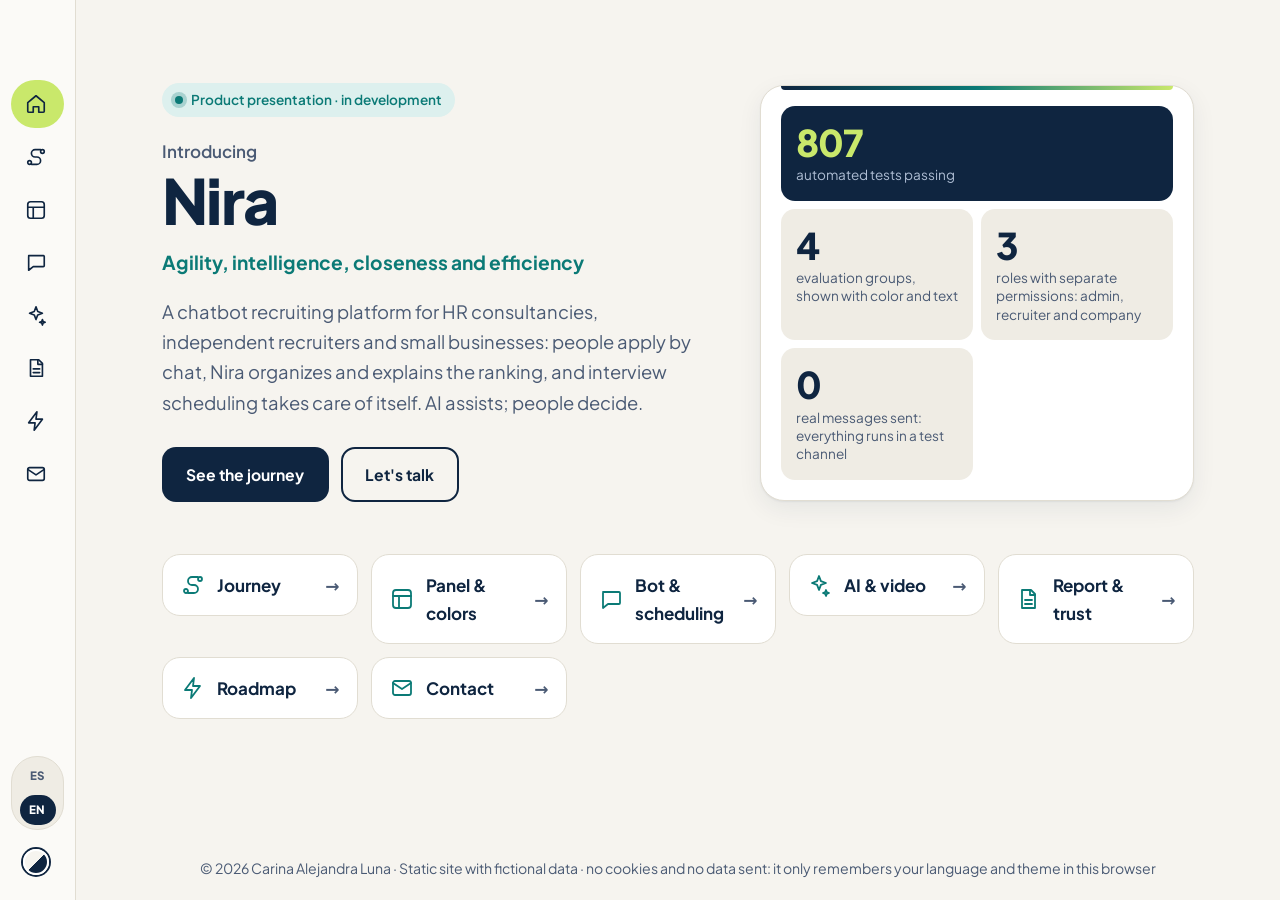
==== commit bb9ca4a7: "Marca Nira: mensaje del brief, recorrido con antes y después, cuidados de la conversación y planes p" ====
--- a/index.html
+++ b/index.html
@@ -3,18 +3,18 @@
 <head>
   <meta charset="utf-8">
   <meta name="viewport" content="width=device-width, initial-scale=1">
-  <title>Reclutamiento IA — selección ágil, explicable y humana</title>
-  <meta name="description" content="Reclutamiento IA: postulación por chat, evaluación explicable, informes para el cliente y agenda de entrevistas para gastronomía, hotelería y turismo.">
+  <title>Nira — reclutamiento con chatbot: la IA asiste, las decisiones son de personas</title>
+  <meta name="description" content="Nira: plataforma de reclutamiento con chatbot para consultoras de RR. HH., reclutadores y PyMEs. Preselección de perfiles, ranking explicable y agenda de entrevistas.">
   <meta name="robots" content="noindex, nofollow">
   <meta name="referrer" content="no-referrer">
   <meta name="theme-color" content="#0F2540">
   <meta property="og:type" content="website">
-  <meta property="og:title" content="Reclutamiento IA">
-  <meta property="og:description" content="Selección ágil, explicable y humana.">
+  <meta property="og:title" content="Nira">
+  <meta property="og:description" content="La IA asiste, las decisiones son de personas.">
   <script>/* tema inicial antes de pintar: el guardado por la persona o, la primera vez, claro */
     try { var t = localStorage.getItem("ri-theme"); document.documentElement.setAttribute("data-theme", ["light", "dark", "rose", "cream"].indexOf(t) > -1 ? t : "light"); } catch (e) {}
   </script>
-  <link rel="icon" href="data:image/svg+xml,%3Csvg xmlns='http://www.w3.org/2000/svg' viewBox='0 0 64 64'%3E%3Crect width='64' height='64' rx='14' fill='%230F2540'/%3E%3Ctext x='32' y='43' font-family='Georgia,serif' font-size='30' font-weight='700' text-anchor='middle' fill='%23C9E86B'%3ERI%3C/text%3E%3C/svg%3E">
+  <link rel="icon" href="data:image/svg+xml,%3Csvg xmlns='http://www.w3.org/2000/svg' viewBox='0 0 64 64'%3E%3Crect width='64' height='64' rx='14' fill='%230F2540'/%3E%3Ctext x='32' y='43' font-family='Georgia,serif' font-size='30' font-weight='700' text-anchor='middle' fill='%23C9E86B'%3ENI%3C/text%3E%3C/svg%3E">
   <link rel="preload" href="assets/fonts/pjs-latin.woff2" as="font" type="font/woff2" crossorigin>
   <link rel="stylesheet" href="styles.css">
   <link rel="stylesheet" href="producto.css">
@@ -29,7 +29,7 @@
         <button type="button" class="rail-toggle" id="railToggle" aria-expanded="false" aria-controls="rail" aria-label="Menú" data-i18n-attr="aria-label:ui.menu">
           <svg viewBox="0 0 24 24" width="22" height="22" fill="none" stroke="currentColor" stroke-width="2" stroke-linecap="round" aria-hidden="true"><path d="M4 7h16M4 12h16M4 17h16"/></svg>
         </button>
-        <a class="rail-brand" href="#home" aria-label="Reclutamiento IA"><span class="brand-mark" aria-hidden="true">RI</span><span class="rl-label">Reclutamiento IA</span></a>
+        <a class="rail-brand" href="#home" aria-label="Nira"><span class="brand-mark" aria-hidden="true">NI</span><span class="rl-label">Nira</span></a>
       </div>
 
       <nav class="rail-nav" id="nav" aria-label="Principal">
@@ -85,8 +85,8 @@
         <button type="button" class="rail-toggle" id="railOpen" aria-label="Menú" data-i18n-attr="aria-label:ui.menu">
           <svg viewBox="0 0 24 24" width="22" height="22" fill="none" stroke="currentColor" stroke-width="2" stroke-linecap="round" aria-hidden="true"><path d="M4 7h16M4 12h16M4 17h16"/></svg>
         </button>
-        <span class="brand-mark" aria-hidden="true">RI</span>
-        <strong class="topbar-title">Reclutamiento IA</strong>
+        <span class="brand-mark" aria-hidden="true">NI</span>
+        <strong class="topbar-title">Nira</strong>
       </header>
 
       <main id="main" tabindex="-1">
@@ -97,7 +97,7 @@
             <div class="hero-copy">
               <p class="badge"><span class="dot" aria-hidden="true"></span><span data-i18n="hero.badge"></span></p>
               <p class="kicker" data-i18n="hero.kicker"></p>
-              <h1 id="heroName">Reclutamiento IA</h1>
+              <h1 id="heroName">Nira</h1>
               <p class="role" data-i18n="hero.role"></p>
               <p class="tagline" data-i18n="hero.tagline"></p>
               <div class="cta-row">
@@ -120,7 +120,11 @@
           <div class="project-grid" id="problemGrid"></div>
           <h3 class="subtitle" data-i18n="journey.solutionTitle"></h3>
           <div class="project-grid" id="stepGrid"></div>
-          <p class="note" data-i18n="journey.note"></p>
+          <p class="note" data-i18n="journey.notes"></p>
+          <h3 class="subtitle" id="compareTitle"></h3>
+          <div class="compare" id="compare" role="table"></div>
+          <h3 class="subtitle" id="guardsTitle"></h3>
+          <div class="project-grid" id="guardGrid"></div>
         </section>
 
         <!-- PANEL Y COLORES -->
@@ -222,7 +226,7 @@
     <svg viewBox="0 0 24 24" width="22" height="22" fill="none" stroke="currentColor" stroke-width="2.4" stroke-linecap="round" stroke-linejoin="round" aria-hidden="true"><path d="M12 19V5M5 12l7-7 7 7"/></svg>
   </button>
 
-  <noscript><p style="padding:1rem;text-align:center">Reclutamiento IA — presentación del producto. Esta página necesita JavaScript.</p></noscript>
+  <noscript><p style="padding:1rem;text-align:center">Nira — presentación del producto. Esta página necesita JavaScript.</p></noscript>
 
   <script>/* si un archivo del sitio no carga (falla pasajera de la red), se reintenta una sola vez */
     window.addEventListener("error", function (e) {
--- a/producto.css
+++ b/producto.css
@@ -98,6 +98,16 @@
 .rcard h3 { font-size: 1.15rem; font-weight: 800; }
 .rcard p { color: var(--muted); font-size: .95rem; }
 
+.compare { display: grid; gap: .5rem; }
+.crow2 { display: grid; grid-template-columns: 1fr 1fr; gap: .5rem; }
+.crow2 span { padding: .7rem 1rem; border-radius: 12px; font-size: .96rem; }
+.crow2.head span { font-weight: 800; font-size: .8rem; letter-spacing: .08em; text-transform: uppercase; padding-block: .2rem; }
+.crow2.head span:first-child { color: var(--muted); }
+.crow2.head span:last-child { color: var(--teal); }
+.crow2 .before { background: var(--surface-2); color: var(--muted); text-decoration: line-through; text-decoration-color: color-mix(in srgb, var(--muted) 50%, transparent); }
+.crow2 .after { background: var(--teal-soft); font-weight: 600; }
+@media (max-width: 640px) { .crow2 { grid-template-columns: 1fr; } .crow2.head { display: none; } }
+
 .card .price { color: var(--teal); font-weight: 800; font-size: 1.15rem; }
 
 @media (max-width: 860px) {
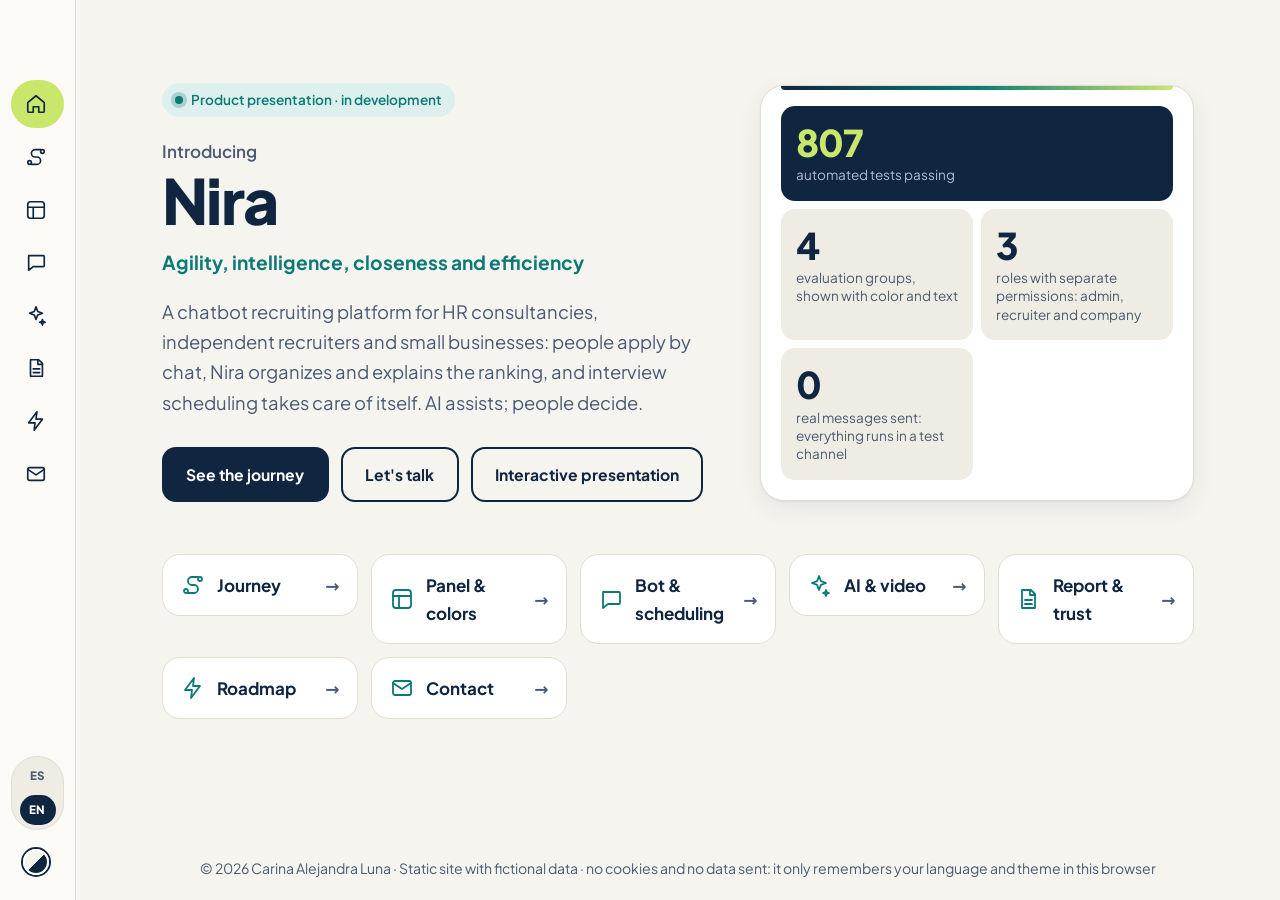
==== commit ec481d65: "Presentación interactiva: recorrido con zoom y giro entre cuadros, con pantallas de ejemplo de cada " ====
--- a/index.html
+++ b/index.html
@@ -103,6 +103,7 @@
               <div class="cta-row">
                 <a class="btn btn-primary" href="#journey" data-i18n="hero.cta1"></a>
                 <a class="btn btn-ghost" href="#contact" data-i18n="hero.cta2"></a>
+                <a class="btn btn-ghost" href="presentacion.html" data-i18n="hero.cta3"></a>
               </div>
             </div>
             <aside class="hero-card" aria-label="Indicadores">
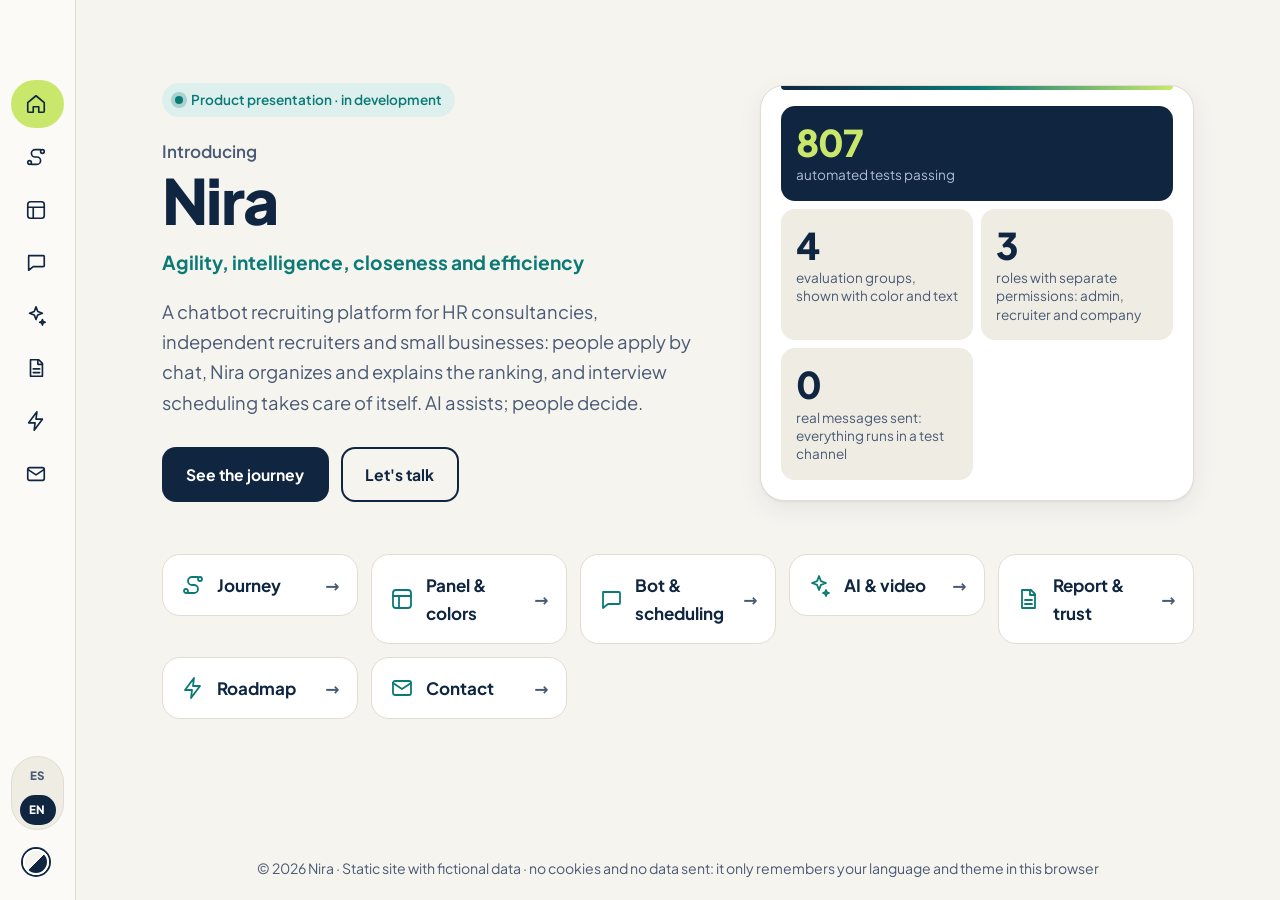
==== commit 2627351e: "Datos de contacto genéricos y sin nombre propio en el pie" ====
--- a/index.html
+++ b/index.html
@@ -103,7 +103,6 @@
               <div class="cta-row">
                 <a class="btn btn-primary" href="#journey" data-i18n="hero.cta1"></a>
                 <a class="btn btn-ghost" href="#contact" data-i18n="hero.cta2"></a>
-                <a class="btn btn-ghost" href="presentacion.html" data-i18n="hero.cta3"></a>
               </div>
             </div>
             <aside class="hero-card" aria-label="Indicadores">
@@ -208,17 +207,13 @@
             <h2 class="section-title on-dark" id="contactTitle" data-i18n="contact.title"></h2>
             <p class="contact-lead" data-i18n="contact.lead"></p>
             <p class="mail-line"><span class="mail-text" id="mailText"></span><button type="button" class="copy-btn" id="copyMail" data-i18n="ui.copy">Copiar</button></p>
-            <div class="cta-row">
-              <a class="btn btn-accent" id="mailLink" href="#" data-i18n="contact.email"></a>
-              <a class="btn btn-outline" id="inLink" href="#" target="_blank" rel="noopener" data-i18n="contact.linkedin"></a>
-              <a class="btn btn-outline" id="ghLink" href="#" target="_blank" rel="noopener" data-i18n="contact.github"></a>
-            </div>
+            <p class="fine" data-i18n="contact.note"></p>
           </div>
         </section>
       </main>
 
       <footer class="site-footer">
-        <p>© <span id="year"></span> Carina Alejandra Luna · <span data-i18n="footer"></span></p>
+        <p>© <span id="year"></span> Nira · <span data-i18n="footer"></span></p>
       </footer>
     </div>
   </div>
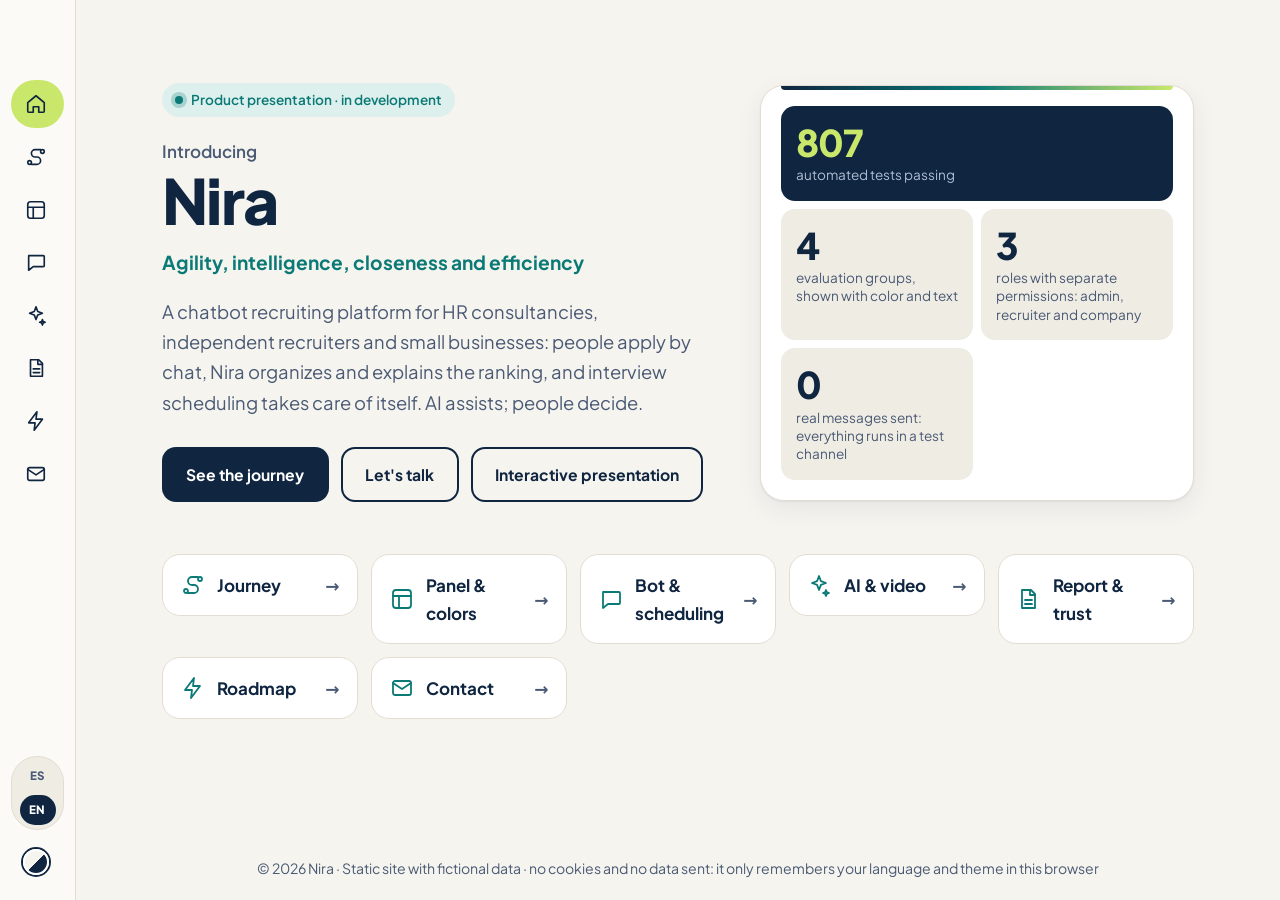
==== commit e2068521: "Traer los datos genéricos de la marca Nira" ====
--- a/index.html
+++ b/index.html
@@ -103,6 +103,7 @@
               <div class="cta-row">
                 <a class="btn btn-primary" href="#journey" data-i18n="hero.cta1"></a>
                 <a class="btn btn-ghost" href="#contact" data-i18n="hero.cta2"></a>
+                <a class="btn btn-ghost" href="presentacion.html" data-i18n="hero.cta3"></a>
               </div>
             </div>
             <aside class="hero-card" aria-label="Indicadores">
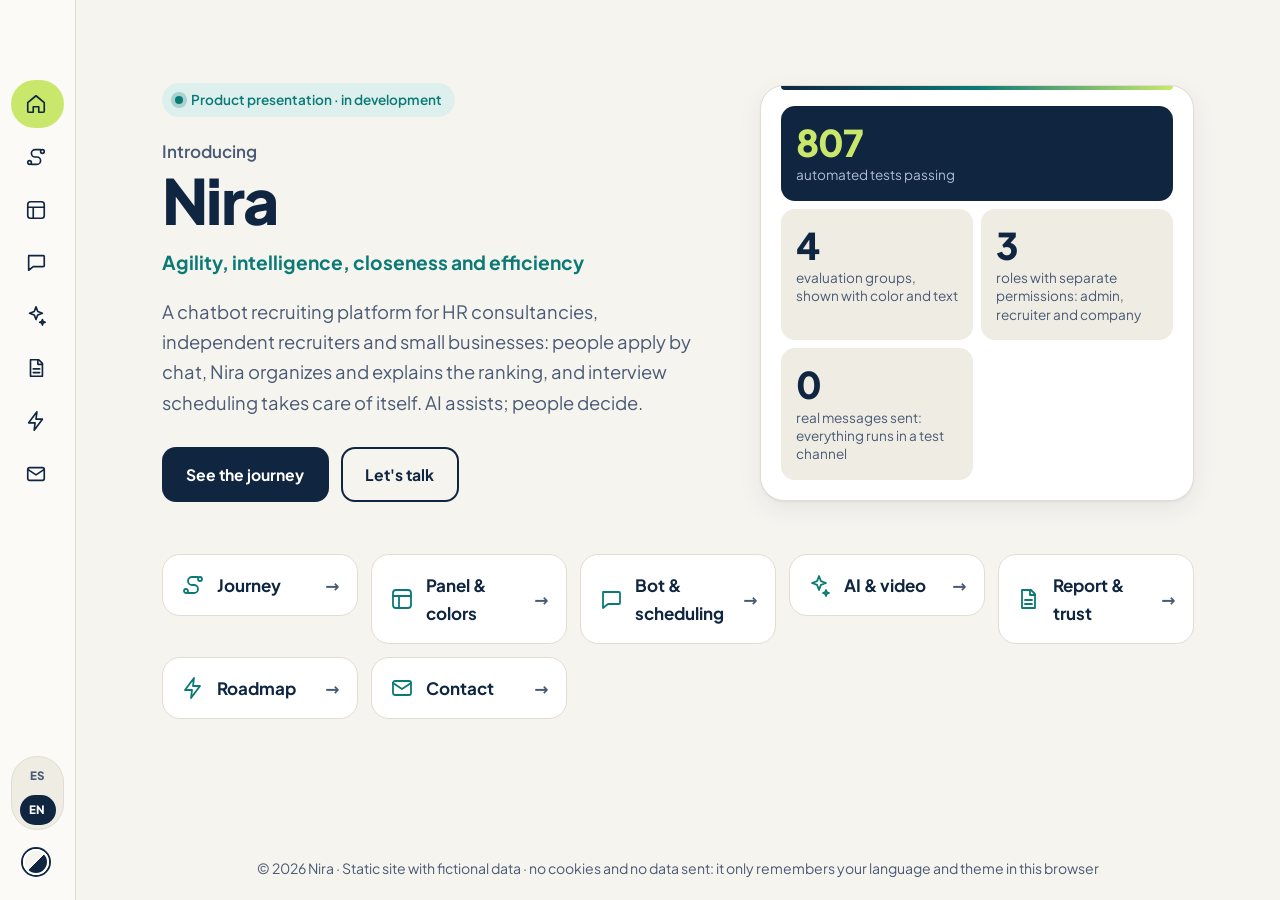
==== commit bd7a12c1: "Merge 2627351eac10eb7a417134d5bfedc11261a35f12 into 05c5b737e1f33b50bd9079d21cc65c60cf5fe7db" ====
--- a/index.html
+++ b/index.html
@@ -103,7 +103,6 @@
               <div class="cta-row">
                 <a class="btn btn-primary" href="#journey" data-i18n="hero.cta1"></a>
                 <a class="btn btn-ghost" href="#contact" data-i18n="hero.cta2"></a>
-                <a class="btn btn-ghost" href="presentacion.html" data-i18n="hero.cta3"></a>
               </div>
             </div>
             <aside class="hero-card" aria-label="Indicadores">
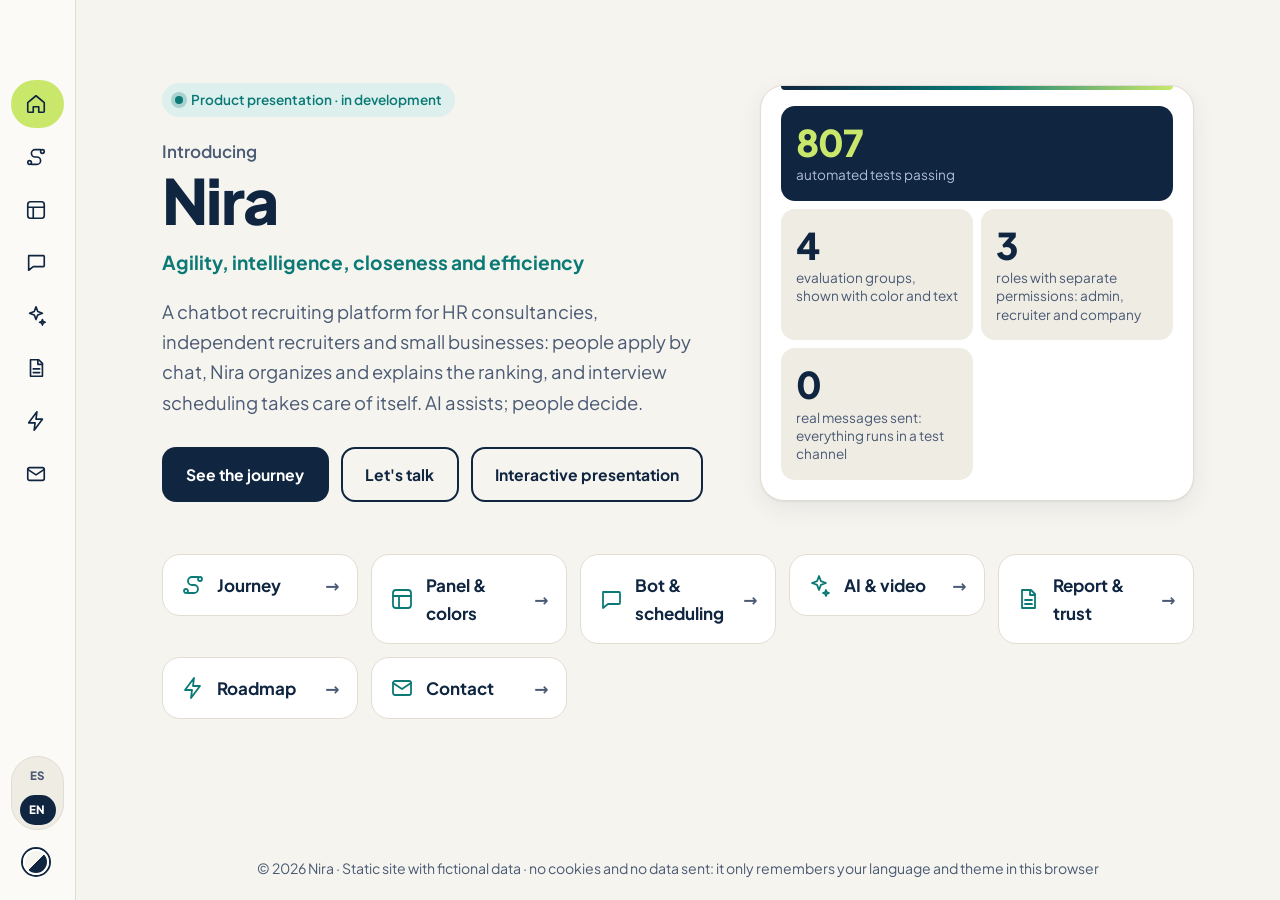
==== commit 6461faa0: "Merge 64193376164ffd4572797d36794752f1c4ae1a3a into 2627351eac10eb7a417134d5bfedc11261a35f12" ====
--- a/index.html
+++ b/index.html
@@ -103,6 +103,7 @@
               <div class="cta-row">
                 <a class="btn btn-primary" href="#journey" data-i18n="hero.cta1"></a>
                 <a class="btn btn-ghost" href="#contact" data-i18n="hero.cta2"></a>
+                <a class="btn btn-ghost" href="presentacion.html" data-i18n="hero.cta3"></a>
               </div>
             </div>
             <aside class="hero-card" aria-label="Indicadores">
